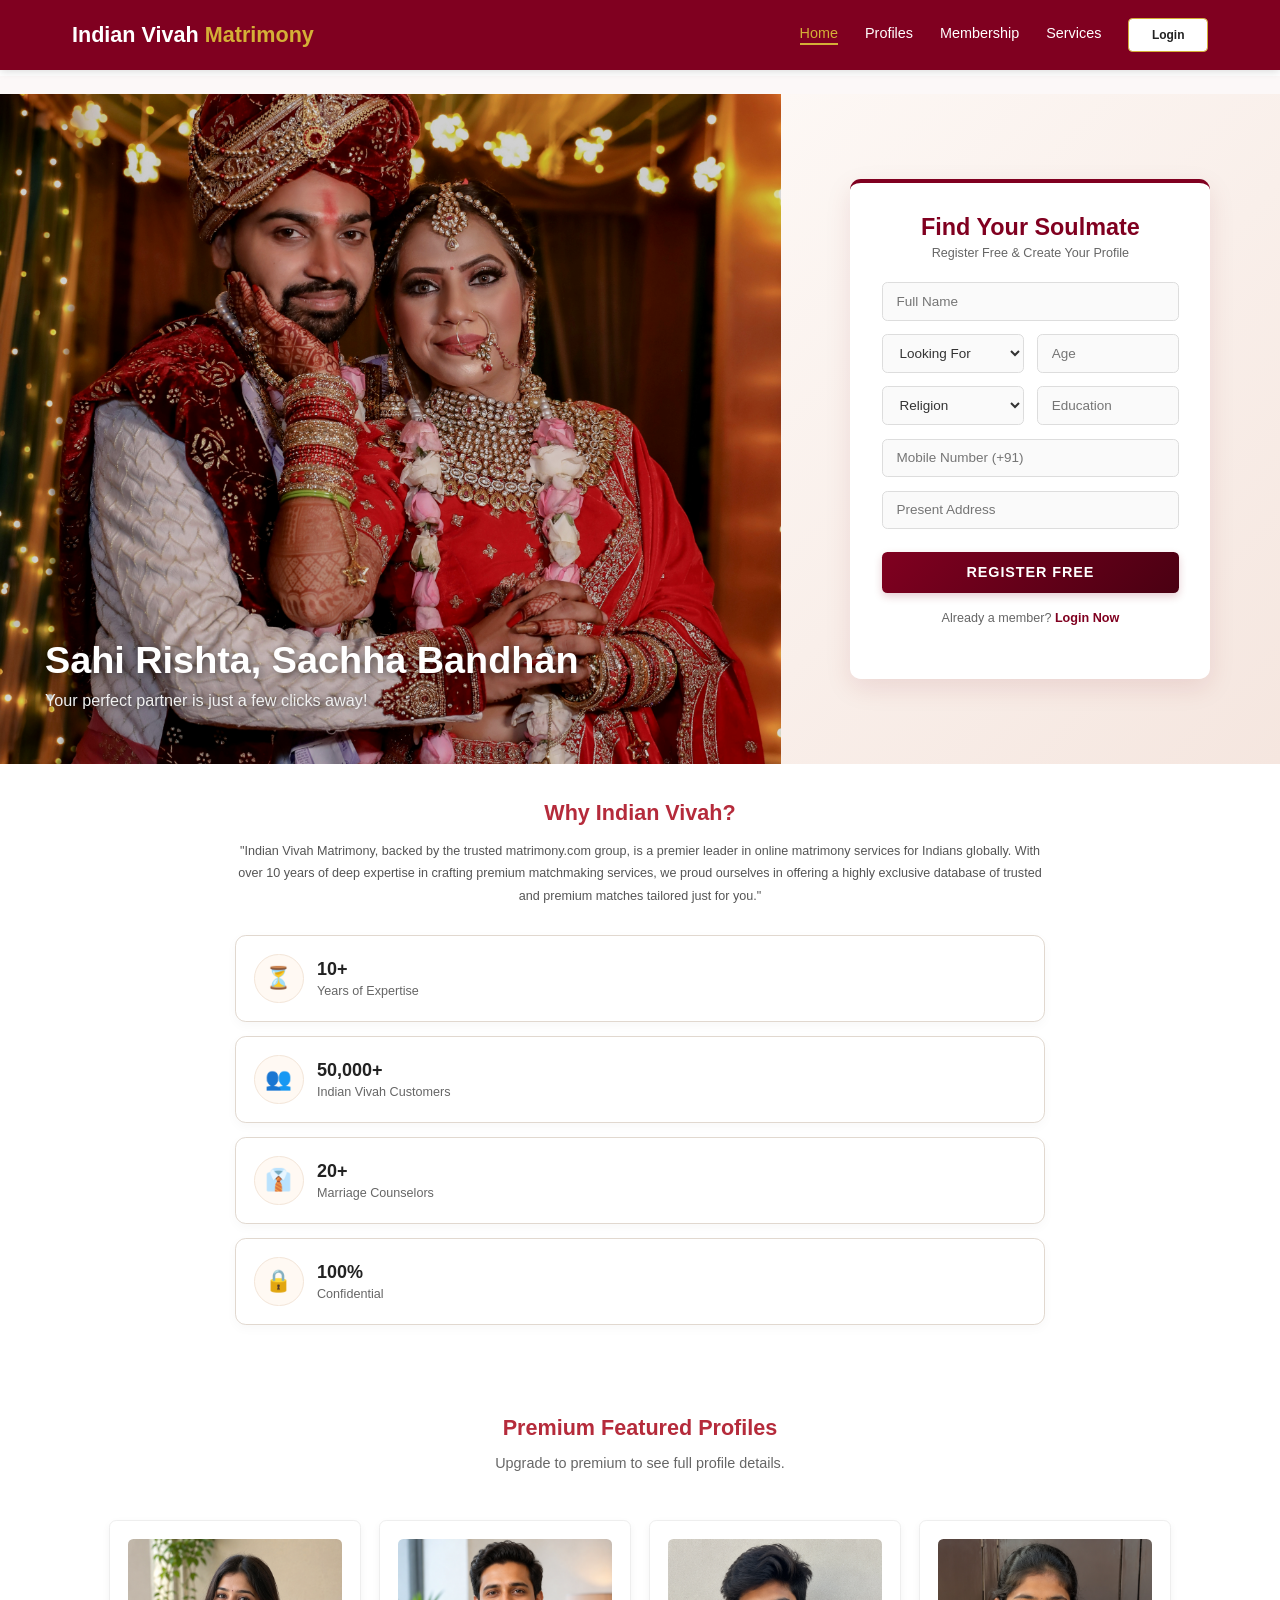
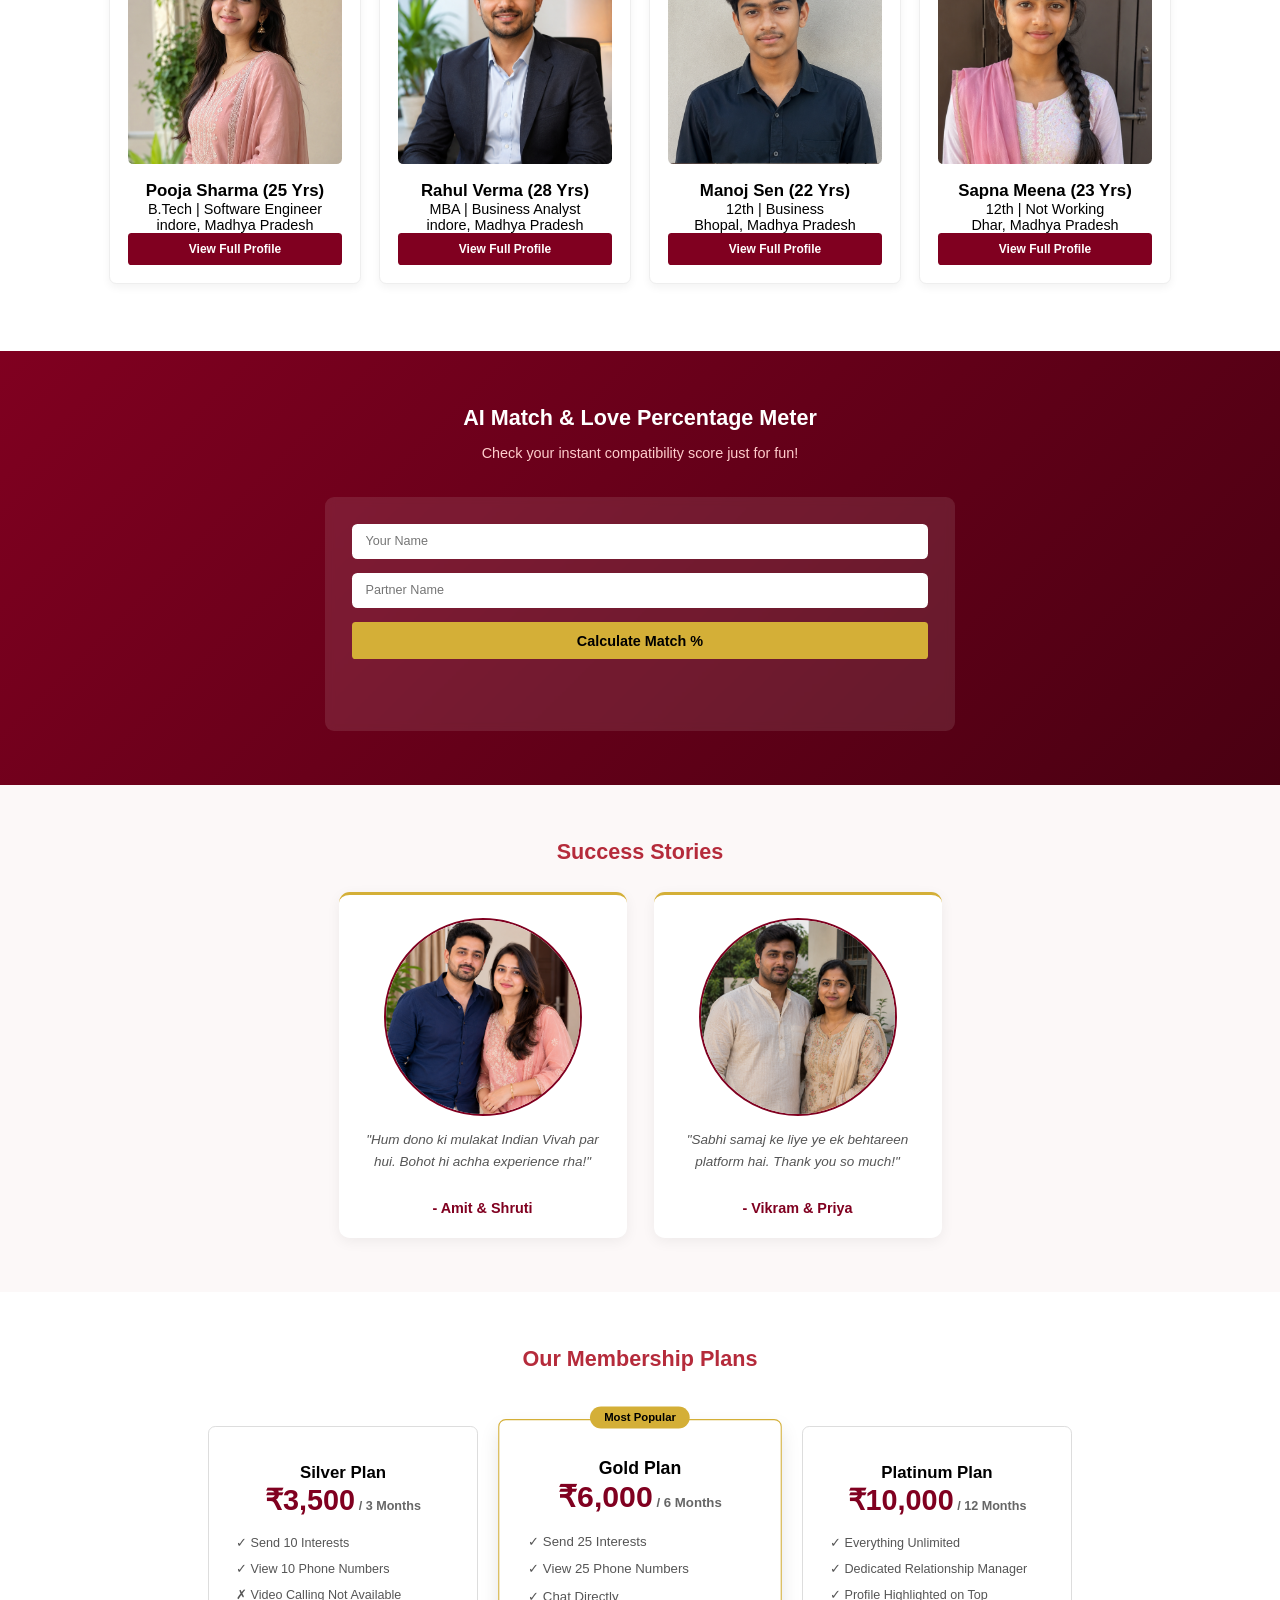
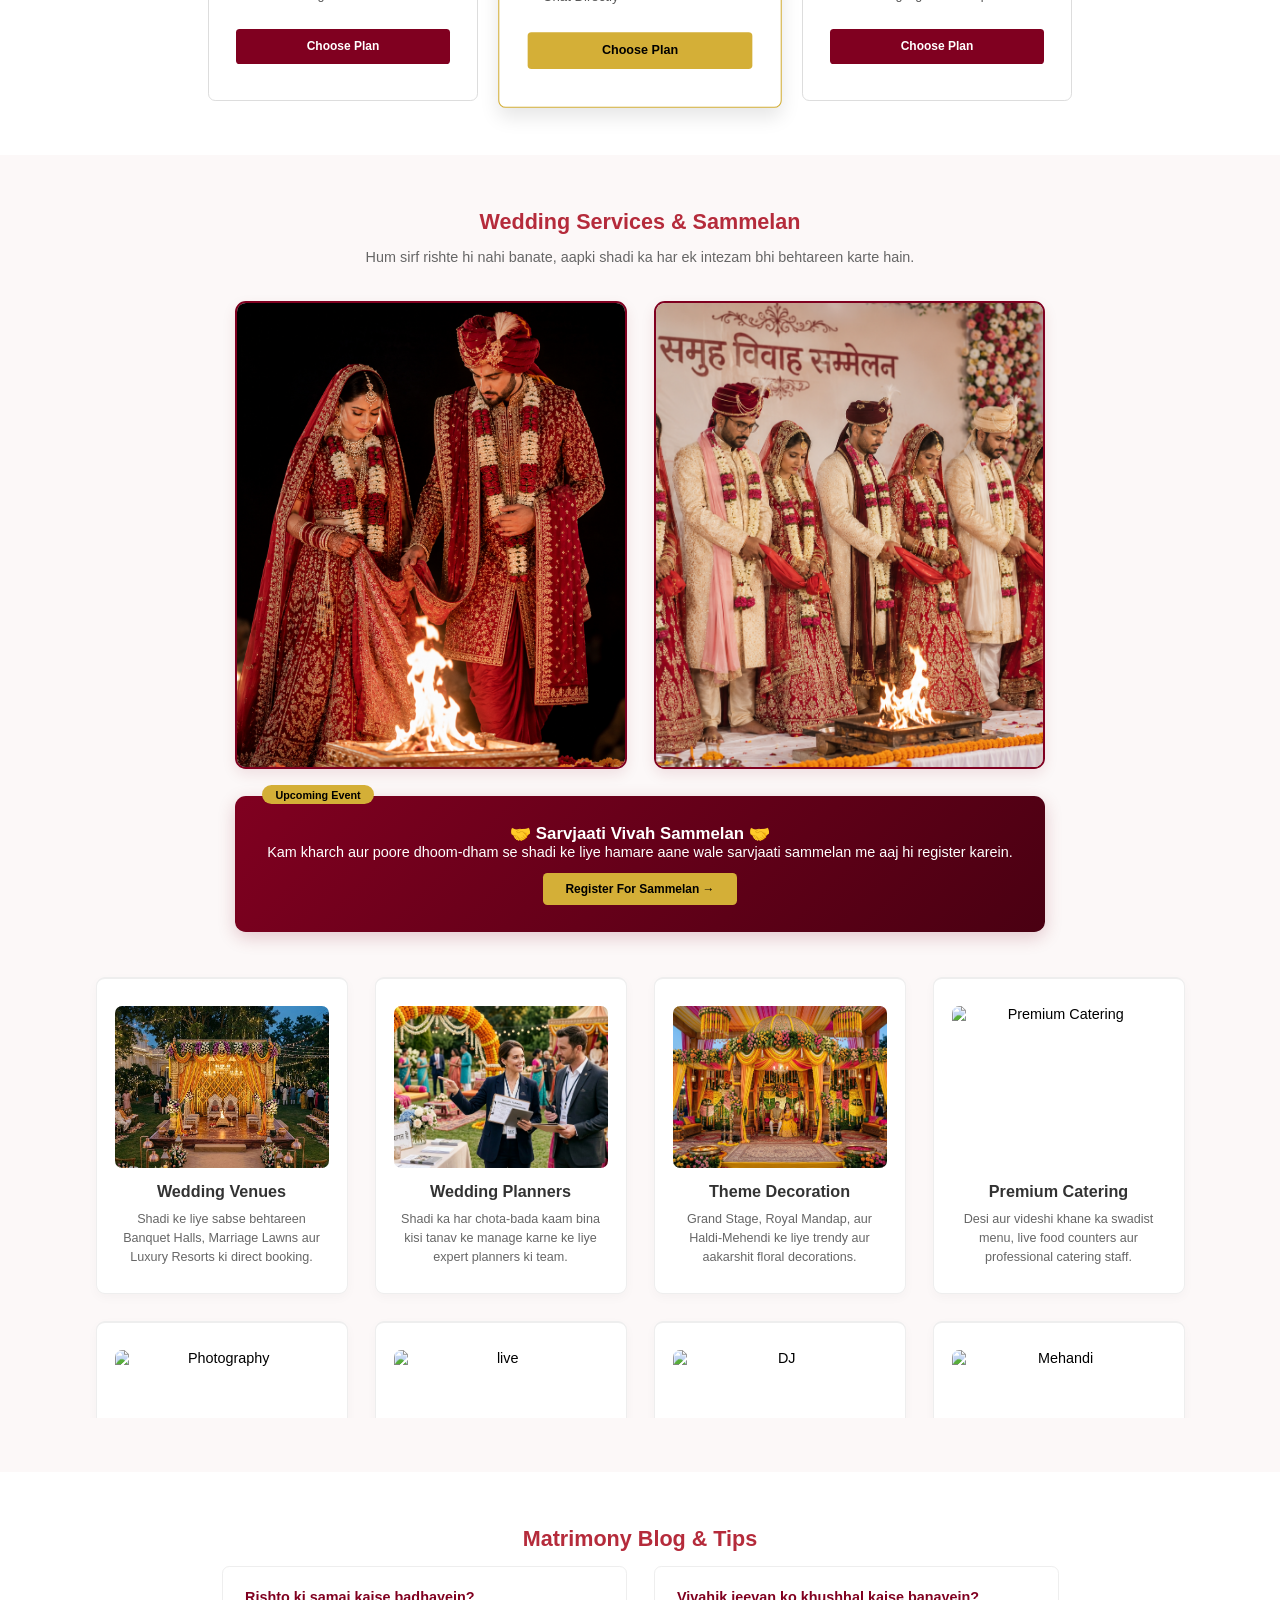
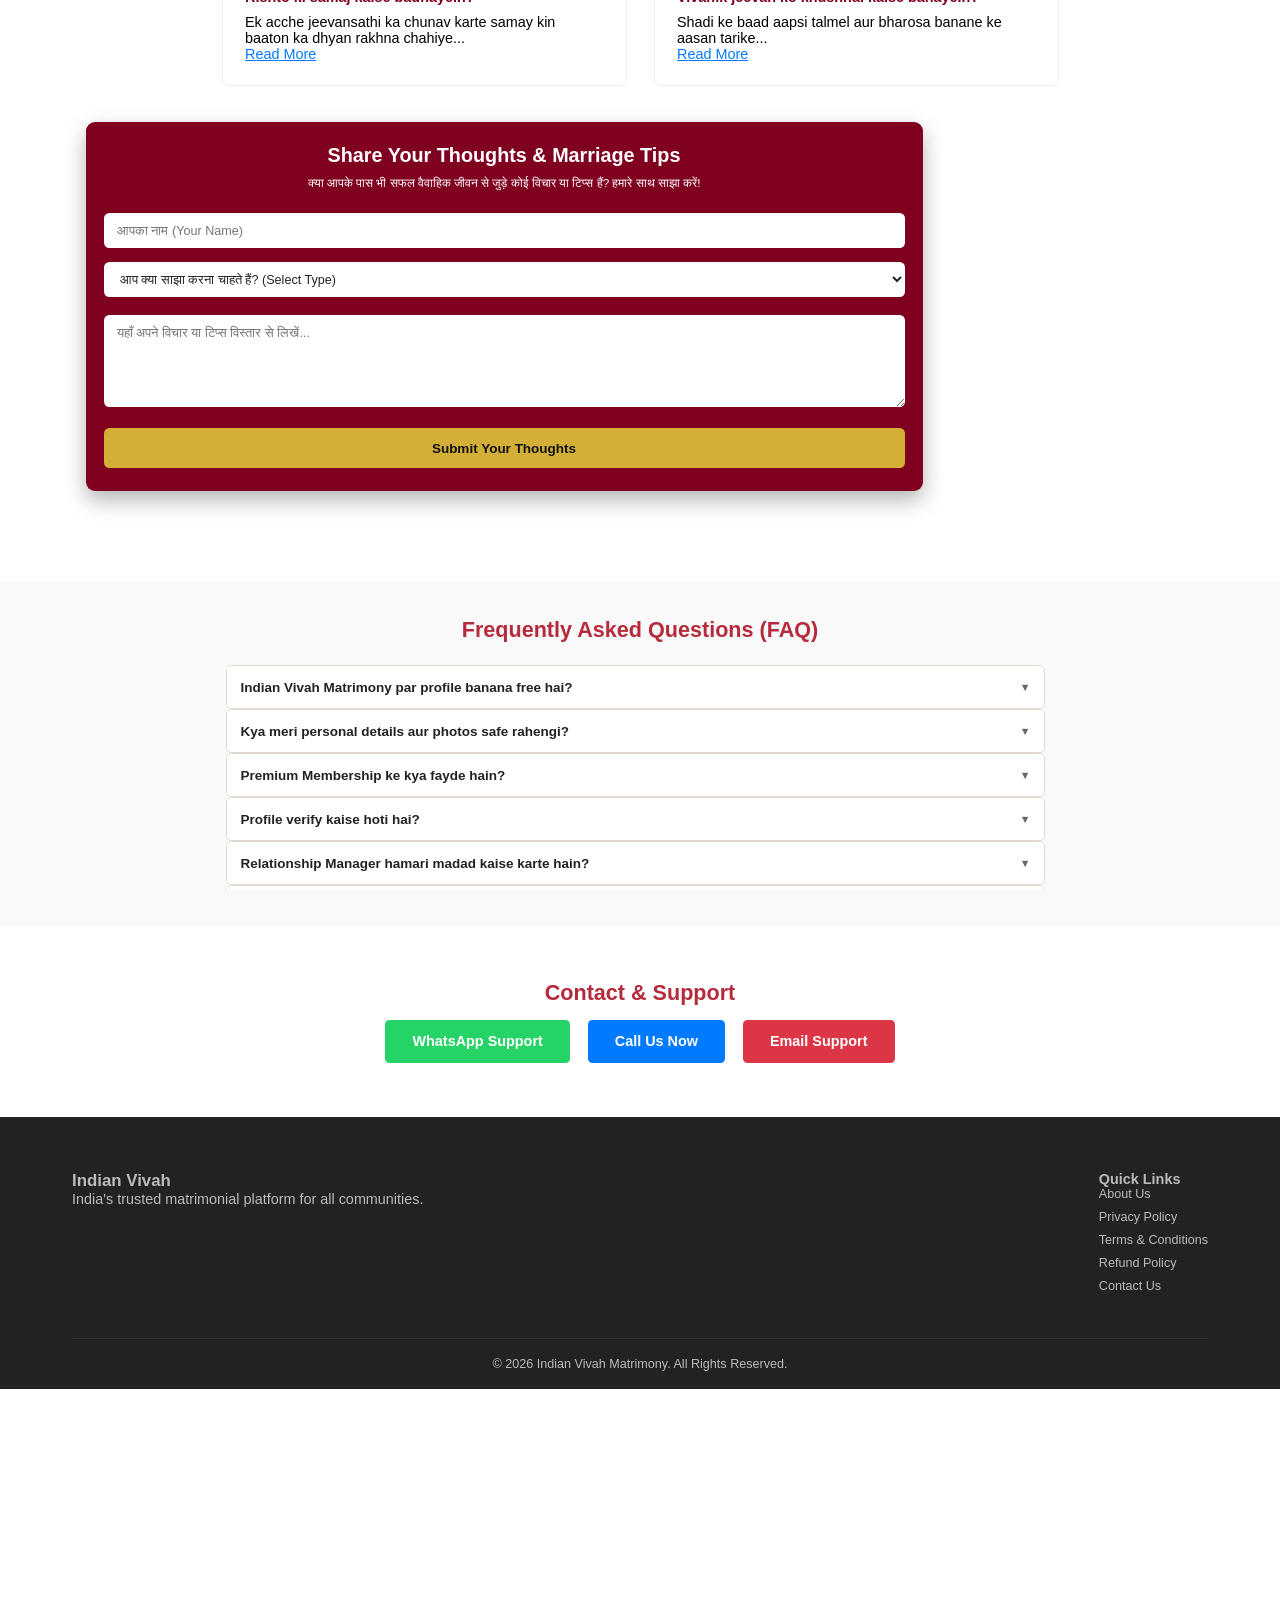
==== index.html @ 1969320d "Add files via upload" ====
<!DOCTYPE html>
<html lang="en">
<head>
    <meta charset="UTF-8">
    <meta name="viewport" content="width=device-width, initial-scale=1.0">
    
    <!-- Title: Jo Google me sabse upar dikhega -->
    <title>Indian Vivah Matrimony - Sahi Rishta, Sachha Bandhan | Free Matrimonial Site</title>
    
    <!-- Description: Google search result ke niche ka text (Hinglish aur Hindi mix) -->
    <meta name="description" content="Indian Vivah Matrimony par sabhi samaj ke liye sahi jeevansathi dhundhein. Shadi ke liye ladka ladki ke rishte, vivah sammelan aur free registration ki sabse bharosemand website.">
    
    <!-- Keywords: Jo log Google par alag-alag bhasha me search karte hain -->
    <meta name="keywords" content="Indian Vivah Matrimony, matrimony website, shadi ke liye rishte, vivah sammelan, free matrimony site, shadi ke liye ladki chahiye, dulha dulhan matching, hindi matrimony, sarvjaati vivah, perfect life partner India, shaadi ke rishte, manglik non manglik match">
    
    <!-- Author & Robots -->
    <meta name="author" content="Indian Vivah Matrimony">
    <meta name="robots" content="index, follow">

    <!-- Stylesheets Links (Aapki purani lines) -->
    <link rel="stylesheet" href="desktop.css">
    <link rel="stylesheet" href="mobile.css">
</head>

<Body>
    <!-- ==================== DESKTOP LAYOUT (SPLIT HERO BANNER) ==================== -->
    <div class="desktop-view">
        <header class="d-header">
            <div class="logo">Indian Vivah <span>Matrimony</span></div>
            <nav class="d-nav">
                <a href="#home">Home</a>
               
<a href="javascript:void(0);" onclick="checkProfileAccess()">Profiles</a>

                <a href="#plans">Membership</a>
                <a href="#services">Services</a>
            
                <button class="btn-login">Login</button>
            </nav>
        </header>

        <!-- New Professional Split Hero Section -->
        
                <!-- Split Hero Section with Local Images -->
        <section class="d-split-hero" id="home">
            
            <!-- LEFT HALF: Automatic Image Slider -->
            <div class="hero-left-slider">
                <!-- Internet links hatakar seedhe folder ki photos set kar di hain -->
                <img src="slide1.jpg" alt="Slide 1" class="slide-img active-slide">
                <img src="slide2.jpg" alt="Slide 2" class="slide-img">
                <img src="slide3.jpg" alt="Slide 3" class="slide-img">
                <img src="slide4.jpg" alt="Slide 4" class="slide-img">
                
                <div class="slider-overlay"></div>
                <div class="slider-text">
                    <h1>Sahi Rishta, Sachha Bandhan</h1>
                    <p>Your perfect partner is just a few clicks away!</p>
                </div>
            </div>

            <!-- RIGHT HALF: Premium Registration Box -->
            <div class="hero-right-reg">
                <div class="reg-card">
                    <h2>Find Your Soulmate</h2>
                    <p>Register Free & Create Your Profile</p>
                    <form class="quick-reg-form">
                        <div class="form-row">
                            <input type="text" placeholder="Full Name" required>
                        </div>
                        
                        <div class="form-row split-row">
                            <select required>
                                <option value="">Looking For</option>
                                <option>Bride (Ladki)</option>
                                <option>Groom (Ladka)</option>
                            </select>
                            <input type="text" placeholder="Age" required>
                        </div>
                        <div class="form-row split-row">
                            <select required>
                                <option value="">Religion</option>
                                <option>Hindu</option>
                                <option>Muslim</option>
                                <option>Sikh</option>
                                <option>Christian</option>
                                <option>All / Sarvjaati</option>
                            </select>
                            <input type="text" placeholder="Education">
                        </div>
                        <div class="form-row">
                            <input type="tel" placeholder="Mobile Number (+91)" required>
                        </div>

                    <div class="form-row">
                            <input type="Address" placeholder="Present Address" required>
                        </div>
                        <button type="submit" class="btn-reg-submit">REGISTER FREE</button>
                    </form>
                    <!-- Is line me a tag ke andar id="linkToLoginFromReg" jodh dijiye -->
<p class="reg-footer-text">Already a member? <a href="#" id="linkToLoginFromReg">Login Now</a></p>

                </div>
            </div>

        </section>

    </div>

           <!-- ==================== MOBILE LAYOUT (PHONE KE LIYE) ==================== -->
    <div class="mobile-view">
                <!-- Mobile Header with Active Side Menu -->
        <header class="m-header">
            <div class="logo">
    <img src="images/logo.jpg" alt="Logo"> 
    <span>Indian Vivah</span>
</div>

            <!-- Menu button par click event lagane ke liye id jodi hai -->
            <button class="m-menu-btn" id="mobile-menu-trigger">☰</button>

            <!-- Naya Mobile Slide Menu -->
            <div class="m-side-drawer" id="mobile-drawer">
                <div class="drawer-header">
                    <h3>Menu</h3>
                    <button class="close-drawer-btn" id="mobile-menu-close">✕</button>
                </div>
                <nav class="m-drawer-nav">
                    <a href="#m-home">Home</a>
                   
                    <a href="javascript:void(0);" onclick="checkProfileAccess()">Profiles</a>

                    <a href="#plans">Membership</a>
                    <a href="#services">Services</a>
                    
                    <button class="m-btn-drawer-login">Login</button>
                </nav>
            </div>
            <!-- Menu ke piche ka dhundla parda -->
            <div class="drawer-overlay" id="mobile-drawer-overlay"></div>
        </header>


        <!-- PART 1: Sirf Photo Slider (Iske andar form nahi rahega, isliye text saaf dikhega) -->
        <section class="m-split-hero" id="m-home">
            <img src="slide1.jpg" alt="Slide 1" class="m-slide-img m-active-slide">
            <img src="slide2.jpg" alt="Slide 2" class="m-slide-img">
            <img src="slide3.jpg" alt="Slide 3" class="m-slide-img">
            <img src="slide4.jpg" alt="Slide 4" class="m-slide-img">
            
            <div class="m-slider-overlay"></div>

            <!-- CSS target karne ke liye humne ise m-hero-text-only rakha h jo aapke CSS me h -->
            <div class="m-hero-text-only">
                <h1>Find Your Perfect Match</h1>
                <p>Trusted by all communities</p>
            </div>
        </section>

        <!-- PART 2: Registration Form (Slider ke thik baad niche) -->
        <section class="m-reg-section">
            <div class="m-reg-box">
                <h2>Quick Registration</h2>
                <p>Create profile in just 1 minute</p>
               <input type="text" id="mRegName" placeholder="Full Name" required>
<select id="mRegLookingFor" required>
    <option value="" disabled selected>Looking For</option>
    <option value="Bride">Bride</option>
    <option value="Groom">Groom</option>
</select>
<input type="text" id="mRegAge" placeholder="Age" required>
<input type="text" id="mRegEducation" placeholder="Education" required>
<input type="tel" id="mRegMobile" placeholder="Mobile Number" required>
<input type="text" id="mRegAddress" placeholder="Present Address" required>

<!-- 🌟 बटन में onclick जोड़ दिया है ताकि क्लिक करते ही सीधे व्हाट्सऐप पर मैसेज जाए -->
<button type="button" onclick="sendMobileRegToWhatsApp()" class="m-btn-search">REGISTER FREE</button>

            </div>
        </section>
    </div> <!-- MOBILE VIEW CLOSED -->


    <!-- ==================== COMMON SECTIONS ==================== -->
    
    <!-- Why Indian Vivah Section -->
<section class="why-choose-us">
    <h1 class="section-title">Why Indian Vivah?</h1>
    <p class="section-desc">
        "Indian Vivah Matrimony, backed by the trusted matrimony.com group, is a premier leader in online matrimony services for Indians globally. With over 10 years of deep expertise in crafting premium matchmaking services, we proud ourselves in offering a highly exclusive database of trusted and premium matches tailored just for you."
    </p>

    <!-- Stats Layout Grid -->
    <div class="stats-container">
        
        <!-- Box 1 -->
        <div class="stat-box">
            <div class="stat-icon-wrapper">
                <!-- Agar aapke paas icon ki image hai toh aise lagayein: -->
                <!-- <img src="images/expertise-icon.png" alt="Expertise"> -->
                <span>⏳</span> 
            </div>
            <div class="stat-info">
                <h3 class="stat-number">10+</h3>
                <p class="stat-text">Years of Expertise</p>
            </div>
        </div>

        <!-- Box 2 -->
        <div class="stat-box">
            <div class="stat-icon-wrapper">
                <span>👥</span>
            </div>
            <div class="stat-info">
                <h3 class="stat-number">50,000+</h3>
                <p class="stat-text">Indian Vivah Customers</p>
            </div>
        </div>

        <!-- Box 3 -->
        <div class="stat-box">
            <div class="stat-icon-wrapper">
                <span>👔</span>
            </div>
            <div class="stat-info">
                <h3 class="stat-number">20+</h3>
                <p class="stat-text">Marriage Counselors</p>
            </div>
        </div>

        <!-- Box 4 -->
        <div class="stat-box">
            <div class="stat-icon-wrapper">
                <span>🔒</span>
            </div>
            <div class="stat-info">
                <h3 class="stat-number">100%</h3>
                <p class="stat-text">Confidential</p>
            </div>
        </div>

    </div>
</section>

    
    <section class="section-container" id="profiles">
        <h2 class="section-title">Premium Featured Profiles</h2>
        <p class="section-subtitle">Upgrade to premium to see full profile details.</p>
        <!-- 🌟 सिर्फ इस एक लाइन को बदलें, इससे डेस्कटॉप बिल्कुल सुरक्षित रहेगा 🌟 -->
<!-- 🌟 मुख्य लाइन को हटाकर इस फाइनल कोड से बदलें, इससे कार्ड्स का लंबा होना तुरंत रुक जाएगा 🌟 -->
<div class="profile-grid" style="display: flex !important; flex-direction: row !important; overflow-x: auto !important; overflow-y: hidden !important; gap: 20px !important; padding: 15px !important; scroll-snap-type: x mandatory !important; width: 100% !important; box-sizing: border-box !important; flex-wrap: nowrap !important; align-items: flex-start !important; -webkit-overflow-scrolling: touch;">



            <div class="profile-card">
                <img src="image1.jpg" alt="Profile">
                <h3>Pooja Sharma (25 Yrs)</h3>
                <p>B.Tech | Software Engineer</p>
                <p>indore, Madhya Pradesh</p>
                <button class="btn-view-profile">View Full Profile</button>
            </div>
            <div class="profile-card">
                <img src="image2.jpg" alt="Profile">
                <h3>Rahul Verma (28 Yrs)</h3>
                <p>MBA | Business Analyst</p>
                <p>indore, Madhya Pradesh</p>
                <button class="btn-view-profile">View Full Profile</button>
            </div>

            <div class="profile-card">
                <img src="image3.jpg" alt="Profile">
                <h3>Manoj Sen (22 Yrs)</h3>
                <p>12th | Business </p>
                <p>Bhopal, Madhya Pradesh</p>
                <button class="btn-view-profile">View Full Profile</button>
            </div>

            <div class="profile-card">
                <img src="image4.jpg" alt="Profile">
                <h3>Sapna Meena (23 Yrs)</h3>
                <p>12th | Not Working</p>
                <p>Dhar, Madhya Pradesh</p>
                <button class="btn-view-profile">View Full Profile</button>
            </div>

        </div>
    </section>

    <!-- SECTION 3: AI LOVE METER (Dono layout ke liye fix) -->
    <section class="section-container ai-section" id="ai-meter">
        <h2 class="section-title">AI Match & Love Percentage Meter</h2>
        <p class="section-subtitle">Check your instant compatibility score just for fun!</p>
        <div class="love-meter-box">
            <div class="input-group">
                <input type="text" id="yourName" placeholder="Your Name">
                <input type="text" id="partnerName" placeholder="Partner Name">
            </div>
            <button type="button" id="btn-calculate">Calculate Match %</button>
            <div id="love-result" class="love-result"></div>
        </div>
    </section>
        <!-- ==================== SECTION 4 SE FOOTER TAK KA CODE ==================== -->

    <!-- Section 4: Success Stories -->
    <section class="section-container bg-light">
        <h2 class="section-title">Success Stories</h2>
        <div class="story-grid">
            <div class="story-card">
                 <img src="couple1.jpg" alt="Amit and Shruti" class="story-img">
                <p>"Hum dono ki mulakat Indian Vivah par hui. Bohot hi achha experience rha!"</p>
                <h4>- Amit & Shruti</h4>
            </div>
            <div class="story-card">
                 <img src="couple2.jpg" alt="Vikram & Priya" class="story-img">
                <p>"Sabhi samaj ke liye ye ek behtareen platform hai. Thank you so much!"</p>
                <h4>- Vikram & Priya</h4>
            </div>
        </div>
    </section>

    <!-- Section 5: Membership Plans -->
    <section class="section-container" id="plans">
        <div class="section-title" style="margin-bottom: 60px;">Our Membership Plans </div>
        <div class="plans-grid">
            <!-- Silver -->
            <div class="plan-card">
                <h3>Silver Plan</h3>
                <div class="price">₹3,500<span> / 3 Months</span></div>
                <ul>
                    <li>✓ Send 10 Interests</li>
                    <li>✓ View 10 Phone Numbers</li>
                    <li>✗ Video Calling Not Available</li>
                </ul>
                <button class="btn-plan">Choose Plan</button>
            </div>
            <!-- Gold -->
            <div class="plan-card premium-plan">
                <div class="badge">Most Popular</div>
                <h3>Gold Plan</h3>
                <div class="price">₹6,000<span> / 6 Months</span></div>
                <ul>
                    <li>✓ Send 25 Interests</li>
                    <li>✓ View 25 Phone Numbers</li>
                    <li>✓ Chat Directly</li>
                </ul>
                <button class="btn-plan">Choose Plan</button>
            </div>
            <!-- Platinum -->
            <div class="plan-card">
                <h3>Platinum Plan</h3>
                <div class="price">₹10,000<span> / 12 Months</span></div>
                <ul>
                    <li>✓ Everything Unlimited</li>
                    <li>✓ Dedicated Relationship Manager</li>
                    <li>✓ Profile Highlighted on Top</li>
                </ul>
                <button class="btn-plan">Choose Plan</button>
            </div>
        </div>
    </section>

    <!-- Section 6: Wedding Services Marketplace -->
    
        <!-- Section 6: Wedding Services Marketplace (10 Premium Services) -->
    <section class="section-container bg-light" id="services">
        <h2 class="section-title">Wedding Services & Sammelan</h2>
        <p class="section-subtitle">Hum sirf rishte hi nahi banate, aapki shadi ka har ek intezam bhi behtareen karte hain.</p>
        
         <div class="sammelan-top-photos-row">
            <img src="wedding.jpg" alt="Wedding Showcase" class="sammelan-top-img" >
            <img src="sammelan.jpg" alt="Sammelan Showcase" class="sammelan-top-img">
        </div>
        <!-- Sarvjaati Sammelan Banner Card -->
        <div class="sammelan-banner-box">
            <div class="sammelan-badge">Upcoming Event</div>
            <h3>🤝 Sarvjaati Vivah Sammelan 🤝</h3>
            <p>Kam kharch aur poore dhoom-dham se shadi ke liye hamare aane wale sarvjaati sammelan me aaj hi register karein.</p>
            <button class="btn-sammelan-reg">Register For Sammelan →</button>
        </div>

        <!-- 10 Premium Wedding Services Grid -->
        <!-- 🌟 सर्विसेज ग्रिड की मुख्य लाइन को हटाकर इसे पेस्ट करें 🌟 -->
<!-- 🌟 इनलाइन कोड को बदलकर अब सिर्फ इतना रखें 🌟 -->
<div class="services-grid" style="max-height: 500px !important; overflow-y: auto !important; flex-wrap: wrap !important; padding: 10px !important;">


            
            <!-- Service 1 -->
            <div class="service-premium-box">
                <div class="service-icon-logo">
                    <img src="wedding venue.jpg" alt="Wedding Venues" >
                </div>
                <h3>Wedding Venues</h3>
                <p>Shadi ke liye sabse behtareen Banquet Halls, Marriage Lawns aur Luxury Resorts ki direct booking.</p>
            </div>

            <!-- Service 2 -->
            <div class="service-premium-box">
                <div class="service-icon-logo">
 <img src="wedding planners.jpg" alt="Wedding planners" >
                </div>
                <h3>Wedding Planners</h3>
                <p>Shadi ka har chota-bada kaam bina kisi tanav ke manage karne ke liye expert planners ki team.</p>
            </div>

            <!-- Service 3 -->
            <div class="service-premium-box">
                <div class="service-icon-logo">
                    <img src="Theme Decoration.jpg" alt="Theme Decoration" >
                </div>
                <h3>Theme Decoration</h3>
                <p>Grand Stage, Royal Mandap, aur Haldi-Mehendi ke liye trendy aur aakarshit floral decorations.</p>
            </div>

            <!-- Service 4 -->
            <div class="service-premium-box">
                <div class="service-icon-logo">
                <img src="images/catering.jpg" alt="Premium Catering" >
                </div>
                <h3>Premium Catering</h3>
                <p>Desi aur videshi khane ka swadist menu, live food counters aur professional catering staff.</p>
            </div>

            <!-- Service 5 -->
            <div class="service-premium-box">
                <div class="service-icon-logo">
                    <img src="images/photography.jpg" alt="Photography" >
                </div>
                <h3>Cinematic Photography</h3>
                <p>Pre-wedding shoots, candid photography aur shadi ki high-definition cinematic videos aur reels.</p>
            </div>

            <!-- Service 6 -->
            <div class="service-premium-box">
                <div class="service-icon-logo">
                    <img src="images/livestream.jpg" alt="live" >
                </div>
                <h3>Live Streaming</h3>
                <p>Aapki shadi ka online seedha prasharan (Live Broadcast) door baithe rishtedaron ke liye.</p>
            </div>

            <!-- Service 7 -->
            <div class="service-premium-box">
                <div class="service-icon-logo">
                     <img src="images/dj.jpg" alt="DJ" >
                </div>
                <h3>Entertainment & DJ</h3>
                <p>Sangeet night ke liye top-class Sound System, DJ, Dance Choreographers aur Live Singers.</p>
            </div>

            <!-- Service 8 -->
            <div class="service-premium-box">
                <div class="service-icon-logo">
                    <img src="images/mehandi Artist.jpg" alt="Mehandi" >
                </div>
                <h3>Makeup & Mehendi</h3>
                <p>Dulhan aur parivar ke liye certified Bridal Makeup Artists aur expert Mehendi designers.</p>
            </div>

            

            <!-- Service 10 -->
            <div class="service-premium-box">
                <div class="service-icon-logo">
                     <img src="images/logistic.jpg" alt="Logistics" >
                </div>
                <h3>Guest Logistics</h3>
                <p>Mehmaanon ke aane-jaane ke liye AC Buses, Luxury Cars aur Baarat ke liye vintage gaadiyan.</p>
            </div>

        </div>
    </section>


    <!-- Section 7: Matrimony Blog -->
    <section class="section-container" id="blog">
        <h2 class="section-title">Matrimony Blog & Tips</h2>
        <div class="blog-grid">
                 
    <div class="blog-card">
    <h4>Rishto ki samaj kaise badhayein?</h4>
    <p>
        Ek acche jeevansathi ka chunav karte samay kin baaton ka dhyan rakhna chahiye...
        <!-- छुपा हुआ कंटेंट -->
        <span id="more-text" style="display: none;">
            <br><br>
            1. <strong>Aapsi Samaj:</strong> Dono ke vichar aur jeevan ke lakshya milne chahiye.<br>
            2. <strong>Aadar aur Samman:</strong> Ek dusre ki bhavnaon aur pariwar ka samman jaroori hai.<br>
            3. <strong>Achhi Baatchit:</strong> Apni baat khulkar kehne aur dusre ki baat sunne ki aadat.<br>
            4. <strong>Bharosa:</strong> Kisi bhi majboot rishte ki neev bharosa hi hoti hai.<br>
            5. <strong>Aarthik Soch:</strong> Paise ke kharch aur bachat ko lekar dono ke vichar milne chahiye.<br>
            6. <strong>Pariwar ka Swabhav:</strong> Ek dusre ke parivar ke rehan-sehan aur sanskaron ko samjhein.<br>
            7. <strong>Gusse par Kabu:</strong> Gusse mein galat shabd na bolne wale sathi ka chunav karein.<br>
            8. <strong>Aatmanirbharta:</strong> Sathi ka dimagi aur aarthik roop se majboot hona jaroori hai.<br>
            9. <strong>Badlav ki Taiyari:</strong> Shadi ke baad aane wale badlavon ko apnane ki samajh honi chahiye.<br>
            10. <strong>Pasand-Napasand:</strong> Ek dusre ki khushi aur pasand ka dhyan rakhna jaroori hai.

        </span>
    </p>
    
    <!-- <a> की जगह अब हम <button> इस्तेमाल कर रहे हैं ताकि पेज ऊपर न भागे -->
    <button id="read-more-btn" onclick="toggleText()" style="background: none; border: none; color: #007bff; cursor: pointer; font-size: 16px; padding: 0; text-decoration: underline;">Read More</button>
</div>

<div class="blog-card">
    <h4>Vivahik jeevan ko khushhal kaise banayein?</h4>
    <p>
        Shadi ke baad aapsi talmel aur bharosa banane ke aasan tarike...
        <!-- दूसरा छुपा हुआ कंटेंट -->
        <span id="more-text-2" style="display: none;">
            <br><br>
            1. <strong>Waqt bitayein:</strong> Rozana ek dusre ke liye thoda samay jaroor nikalein.<br>
            2. <strong>Galtiyan maaf karein:</strong> Purani baaton ko pakad kar na baithein, maaf karna seekhein.<br>
            3. <strong>Ek dusre ki madad:</strong> Ghar ke kaamon aur zimmedariyon mein ek dusre ka haath batayein.<br>
            4. <strong>Chhoti khushiyan:</strong> Ek dusre ko bina kisi moke ke chhote surprises ya tohfe dein.
       <br>
                   5. <strong>Pariwar ko Samman:</strong> Ek dusre ke mata-pita aur parivar ko pura aadar dein.<br>
            6. <strong>Milkar Faisle:</strong> Ghar ka koi bhi bada faisla dono milkar aapsi salah se karein.<br>
            7. <strong>Purani Baatein Bhulein:</strong> Beete hue kal ki jhagdo wali baaton ko baar-baar beech mein na layein.<br>
            8. <strong>Prashansa Karein:</strong> Ek dusre ke achhe kaamon ki taarif karna kabhi na bhoolein.<br>
            9. <strong>Space Dein:</strong> Rishte mein thodi niji aazadi (personal space) dena bhi jaroori hai.<br>
            10. <strong>Sehat ka Dhyan:</strong> Ek dusre ki mansik aur sharirik sehat ka poora khyal rakhein.

        </span>
    </p>
    
    <!-- Dusra Button -->
    <button id="read-more-btn-2" onclick="toggleText2()" style="background: none; border: none; color: #007bff; cursor: pointer; font-size: 16px; padding: 0; text-decoration: underline;">Read More</button>
</div>
  
        </div> 
        <!-- /yha blog grid close ho rha hai / -->
<!-- Community Suggestion Form Section -->
<div class="suggestion-section">
    <h3 class="suggestion-title">Share Your Thoughts & Marriage Tips</h3>
    <p class="suggestion-subtitle">क्या आपके पास भी सफल वैवाहिक जीवन से जुड़े कोई विचार या टिप्स हैं? हमारे साथ साझा करें!</p>
    
    <form id="communityForm" onsubmit="handleFormSubmit(event)">
        <div class="input-group">
            <input type="text" id="userName" placeholder="आपका नाम (Your Name)" required>
            <!-- <input type="email" id="userEmail" placeholder="आपकी ईमेल (Email - सुरक्षित रहेगी)" required> -->
        </div>
        
        <div class="form-group">
            <select id="shareType" required>
                <option value="" disabled selected>आप क्या साझा करना चाहते हैं? (Select Type)</option>
                <option value="Tip">शादी के लिए महत्वपूर्ण टिप्स (Marriage Tip)</option>
                <option value="Anubhav">अपना व्यक्तिगत अनुभव (Personal Experience)</option>
                <option value="Vichar">रिश्तों पर अपने विचार (General Thoughts)</option>
            </select>
        </div>
        
        <div class="form-group">
            <textarea id="userMessage" rows="5" placeholder="यहाँ अपने विचार या टिप्स विस्तार से लिखें..." required></textarea>
        </div>
        
        <div class="form-submit">
            <button type="submit" class="submit-btn">Submit Your Thoughts</button>
        </div>
    </form>
</div>

    </section>


<!-- Indian Vivah FAQ Section -->
<section class="faq-section">
    <h2 class="faq-title">Frequently Asked Questions (FAQ)</h2>
    
   <div class="faq-container" style="max-height: 250px !important; overflow-y: scroll !important; padding-right: 10px !important; display: block !important;">
        <!-- Question 1 -->
        <div class="faq-item">
            <button class="faq-question">Indian Vivah Matrimony par profile banana free hai? <span class="arrow">▼</span></button>
            <div class="faq-answer">
                <p>Haan, Indian Vivah par register karna aur apni profile banana bilkul free hai. Aap basic details daal kar turant apni profile live kar sakte hain.</p>
            </div>
        </div>

        <!-- Question 2 -->
        <div class="faq-item">
            <button class="faq-question">Kya meri personal details aur photos safe rahengi? <span class="arrow">▼</span></button>
            <div class="faq-answer">
                <p>Ji haan, aapki privacy hamari sabse badi priority hai. Hum 100% confidential service dete hain. Aap setting me jaakar control kar sakte hain ki aapki photo kaun dekh sakta hai aur kaun nahi.</p>
            </div>
        </div>

        <!-- Question 3 -->
        <div class="faq-item">
            <button class="faq-question">Premium Membership ke kya fayde hain? <span class="arrow">▼</span></button>
            <div class="faq-answer">
                <p>Premium member banne par aap sahi matches se direct call ya chat par baat kar sakte hain. Saath hi aapko Relationship Manager ki madad milti hai jo aapke liye perfect rishte dhoodhne me help karte hain.</p>
            </div>
        </div>

        <!-- Question 4 -->
        <div class="faq-item">
            <button class="faq-question">Profile verify kaise hoti hai? <span class="arrow">▼</span></button>
            <div class="faq-answer">
                <p>Fake profiles ko rokne ke liye hum government ID proof aur phone number verification karte hain. Verified profiles par ek green tick dikhta hai, jispar aap bina kisi chinta ke bharosa kar sakte hain.</p>
            </div>
        </div>

        <!-- Question 5 -->
        <div class="faq-item">
            <button class="faq-question">Relationship Manager hamari madad kaise karte hain? <span class="arrow">▼</span></button>
            <div class="faq-answer">
                <p>Hamare experienced Relationship Managers aapke background aur pasand ko samajhte hain. Wo khud premium database se badiya matches select karte hain aur dono parivar ke beech baat-cheet aage badhate hain.</p>
            </div>
        </div>

        <!-- Question 6 -->
        <div class="faq-item">
            <button class="faq-question">Kya hum India ke bahar rehne wale NRI matches bhi dhoodh sakte hain? <span class="arrow">▼</span></button>
            <div class="faq-answer">
                <p>Haan bilkul! Indian Vivah par worldwide (USA, UK, Canada, UAE, etc.) rehne wale Indian aur NRI profiles ka ek bada aur exclusive database maujood hai.</p>
            </div>
        </div>

        <!-- Question 7 -->
        <div class="faq-item">
            <button class="faq-question">Main apne hisab se sahi jeevansathi kaise dhoodhu? <span class="arrow">▼</span></button>
            <div class="faq-answer">
                <p>Aap hamare advanced search filters ka use kar sakte hain. Isme aap umar (age), padhai (education), naukri (profession), shehar (city), aur caste/religion ke hisab se perfect match filter kar sakte hain.</p>
            </div>
        </div>

        <!-- Question 8 -->
        <div class="faq-item">
            <button class="faq-question">Kya Indian Vivah par koi hidden charges bhi hain? <span class="arrow">▼</span></button>
            <div class="faq-answer">
                <p>Nahi, hum bilkul transparent hain. Jo bhi plans website par dikhte hain sirf wahi fees hoti hai. Kisi bhi tarah ka koi extra ya hidden charge nahi liya jata.</p>
            </div>
        </div>

        <!-- Question 9 -->
        <div class="faq-item">
            <button class="faq-question">Kya main kisi boring ya pareshan karne wali profile ko block kar sakta hu? <span class="arrow">▼</span></button>
            <div class="faq-answer">
                <p>Ji haan, agar koi aapko pareshan karta hai toh aap use turant block ya report kar sakte hain. Block karne ke baad wo profile aapki koi bhi detail nahi dekh payegi.</p>
            </div>
        </div>

        <!-- Question 10 -->
        <div class="faq-item">
            <button class="faq-question">Shaadi pakki hone ke baad kya main apni profile delete kar sakta hu? <span class="arrow">▼</span></button>
            <div class="faq-answer">
                <p>Haan, jab aapko aapka sathi mil jaye, toh aap settings me jaakar apni profile ko jab chahein tab temporarily hide (chupa) sakte hain ya permanently delete kar sakte hain.</p>
            </div>
        </div>
    </div>
</section>
 
    <!-- Section 8: Contact & Support -->
    <section class="section-container contact-section">
        <h2 class="section-title">Contact & Support</h2>
        <div class="contact-buttons">
            
        
<!-- 🌟 यह लिंक बिना वेबसाइट खोले सीधे मोबाइल का व्हाट्सएप ऐप ही खोलेगा 🌟 -->
<a href="whatsapp://send?phone=918982523577" class="c-btn whatsapp">WhatsApp Support</a>



            <a href="tel:+918982523577" class="c-btn call">Call Us Now</a>
            <a href="mailto:support@indianvivah.com" class="c-btn email">Email Support</a>
        </div>
    </section>

    <!-- FOOTER -->
    <footer class="main-footer">
        <div class="footer-grid">
            <div class="footer-about">
                <h3>Indian Vivah</h3>
                <p>India's trusted matrimonial platform for all communities.</p>
            </div>
            <div class="footer-links">
                <h4>Quick Links</h4>
                <a href="#">About Us</a>
                <a href="#">Privacy Policy</a>
                <a href="#">Terms & Conditions</a>
                <a href="#">Refund Policy</a>
                <a href="#">Contact Us</a>
            </div>
            
        </div>
        <div class="footer-bottom">
            <p>&copy; 2026 Indian Vivah Matrimony. All Rights Reserved.</p>
        </div>
    </footer>


         <!-- 1. Pehle aapka purana footer band hoga -->

    <!-- ==================== REAL PAYMENT METHODS POPUP BOX ==================== -->
    <div class="plan-popup-overlay" id="planPopupOverlay">
        <div class="plan-popup-card">
            <button class="plan-popup-close" id="closePlanPopup">✕</button>
            <h2 id="popupPlanName">Make Payment</h2>
            <p>Apna manpasand plan active karne ke liye niche diye gaye kisi bhi option se payment karein.</p>
            
            <div class="payment-options-container" style="text-align: left; background: #fff8f8; padding: 15px; border-radius: 8px; border: 1px dashed #800020; margin-bottom: 20px;">
                <div style="margin-bottom: 12px; border-bottom: 1px solid #eee; padding-bottom: 8px;">
                    <strong style="color: #800020;">📱 Option 1: UPI Transfer</strong>
                    <p style="margin: 3px 0 0 0; font-size: 14px; color: #333;">UPI ID: <span style="font-weight: bold; color: black;">indianvivah@upi</span></p>
                </div>
                <div style="margin-bottom: 12px; border-bottom: 1px solid #eee; padding-bottom: 8px; display: flex; align-items: center; gap: 15px;">
                    <div>
                        <strong style="color: #800020;">📸 Option 2: Scan QR Code</strong>
                        <p style="margin: 3px 0 0 0; font-size: 13px; color: #666;">PhonePe, GPay, Paytm se scan karein.</p>
                    </div>
                    <div style="width: 70px; height: 70px; background: #ddd; display: flex; align-items: center; justify-content: center; font-size: 11px; border: 1px solid #ccc; text-align: center;">[ QR Code ]</div>
                </div>
                
            </div>

            <!-- Dynamic Pay Now Button (Direct Page Redirect) -->
            <div style="margin-top: 15px; margin-bottom: 15px;">
                <a href="payment.html" style="text-decoration: none; width: 100%;">
                    <button type="button" class="btn-popup-reg" style="width: 100%; background: linear-gradient(135deg, #11998e, #38ef7d) !important; color: white !important; border: none !important; padding: 12px !important; font-size: 16px !important; font-weight: bold !important; border-radius: 6px !important; cursor: pointer !important; box-shadow: 0 4px 12px rgba(56,239,125,0.2) !important;">
                        💳 PAY NOW 
                    </button>
                </a>
            </div>

            
             <div class="plan-popup-buttons">
                <!-- 🛠️ SABSE JAROORI BADLAV: Yahan 91 ke baad apna asli 10-digit number bina kisi space ke likh dijiye -->
                <!-- Jaise agar aapka number 9876543210 hai, toh aap link mein likhenge: phone=919876543210 -->
                <a href="whatsapp://send?phone=918982523577" target="_blank" style="text-decoration: none; width: 100%;">
                    <button type="button" class="btn-popup-reg" style="width: 100%; display: flex; align-items: center; justify-content: center; gap: 8px;">
                        <span>💬 Send Payment Screenshot on WhatsApp</span>
                    </button>
                </a>
            </div>
           
        </div>
    </div>
    <!-- ========================================================================= -->


        <!-- ==================== SAMMELAN REGISTRATION POPUP FORM ==================== -->
    <div class="sammelan-popup-overlay" id="sammelanFormOverlay">
        <div class="sammelan-form-card">
            <!-- Close Button -->
            <button class="sammelan-popup-close" id="closeSammelanForm">✕</button>
            
            <div class="sammelan-form-header">
                <h2>INDIAN VIVAH MATRIMONY</h2>
                <h3>सामूहिक विवाह सम्मेलन 2026</h3>
                <p>वर-वधू पंजीयन, सहमति एवं सत्यापन प्रपत्र</p>
            </div>

            <form class="sammelan-real-form">
                <!-- Section 1: Basic Type -->
                <div class="sammelan-form-group radio-group">
                    <label>प्रत्याशी का प्रकार (Type):</label>
                    <label><input type="radio" name="candidate_type" required> वर (लड़का)</label>
                    <label><input type="radio" name="candidate_type" required> वधू (लड़की)</label>
                </div>

                <!-- Section 2: Name & DOB -->
                <div class="sammelan-form-row">
                    <div class="sammelan-form-group">
                        <label>प्रत्याशी का नाम (Name):</label>
                        <input type="text" required placeholder="पूरा नाम लिखें">
                    </div>
                    <div class="sammelan-form-group">
                        <label>जन्म तिथि (D.O.B):</label>
                        <input type="date" required>
                    </div>
                </div>

                <!-- Section 3: Birth Place & Time -->
                <div class="sammelan-form-row">
                    <div class="sammelan-form-group">
                        <label>जन्म स्थान (Birth Place):</label>
                        <input type="text" placeholder="शहर/गांव का नाम">
                    </div>
                    <div class="sammelan-form-group">
                        <label>जन्म समय (Birth Time):</label>
                        <input type="time">
                    </div>
                </div>

                <!-- Section 4: Height, Complexion & Manglik -->
                <div class="sammelan-form-row triple-row">
                    <div class="sammelan-form-group">
                        <label>ऊंचाई (Height):</label>
                        <input type="text" placeholder="जैसे: 5'5 Inch">
                    </div>
                    <div class="sammelan-form-group">
                        <label>रंग (Complexion):</label>
                        <input type="text" placeholder="गोरा / गेहूंआ">
                    </div>
                    <div class="sammelan-form-group options-group">
                        <label>मांगलिक है?:</label>
                        <select>
                            <option>हाँ</option>
                            <option>आंशिक</option>
                            <option selected>नहीं</option>
                            <option>पता नहीं</option>
                        </select>
                    </div>
                </div>

                <!-- Section 5: Education & Caste -->
                <div class="sammelan-form-row">
                    <div class="sammelan-form-group">
                        <label>शिक्षा (Education):</label>
                        <input type="text" placeholder="जैसे: BA, B.Com, MBA">
                    </div>
                    <div class="sammelan-form-group">
                        <label>गोत्र / जाति (Caste):</label>
                        <input type="text" required placeholder="अपनी जाति/समाज लिखें">
                    </div>
                </div>

                <!-- Section 6: Mama Gotra & Marital Status -->
                <div class="sammelan-form-row">
                    <div class="sammelan-form-group">
                        <label>मामा गोत्र (Mother's Side Gotra):</label>
                        <input type="text" placeholder="मामा का गोत्र">
                    </div>
                    <div class="sammelan-form-group options-group">
                        <label>वैवाहिक स्थिति (Status):</label>
                        <select>
                            <option>अविवाहित (Single)</option>
                            <option>तलाकशुदा (Divorced)</option>
                            <option>विधवा/विधुर (Widowed)</option>
                        </select>
                    </div>
                </div>

                <!-- Section 7: Job & Income -->
                <div class="sammelan-form-row triple-row">
                    <div class="sammelan-form-group">
                        <label>व्यवसाय स्वयं (Job/Business):</label>
                        <input type="text" placeholder="क्या काम करते हैं">
                    </div>
                    <div class="sammelan-form-group">
                        <label>पद (Designation):</label>
                        <input type="text" placeholder="जैसे: मैनेजर, क्लर्क">
                    </div>
                    <div class="sammelan-form-group">
                        <label>वार्षिक आय (Annual Income):</label>
                        <input type="text" placeholder="सालाना कमाई">
                    </div>
                </div>

                <!-- Section 8: Family Details & Phone -->
                <div class="sammelan-form-row triple-row">
                    <div class="sammelan-form-group">
                        <label>भाई (संख्या/विवरण):</label>
                        <input type="text" placeholder="जैसे: 2 भाई">
                    </div>
                    <div class="sammelan-form-group">
                        <label>बहन (संख्या/विवरण):</label>
                        <input type="text" placeholder="जैसे: 1 बहन">
                    </div>
                    <div class="sammelan-form-group">
                        <label>प्रत्याशी का मोबाइल नंबर:</label>
                        <input type="tel" required placeholder="10 अंकों का नंबर">
                    </div>
                </div>

                <!-- Section 9: Parents Details -->
                <div class="sammelan-form-row">
                    <div class="sammelan-form-group">
                        <label>पिता का नाम (Father's Name):</label>
                        <input type="text" required placeholder="पिता का पूरा नाम">
                    </div>
                    <div class="sammelan-form-group">
                        <label>माता का नाम (Mother's Name):</label>
                        <input type="text" required placeholder="माता का नाम">
                    </div>
                </div>

                <!-- Section 10: Father's Job & Income -->
                <div class="sammelan-form-row triple-row">
                    <div class="sammelan-form-group">
                        <label>पिता का व्यवसाय:</label>
                        <input type="text" placeholder="पिता क्या करते हैं">
                    </div>
                    <div class="sammelan-form-group">
                        <label>आय (मासिक):</label>
                        <input type="text" placeholder="महीने की कमाई">
                    </div>
                    <div class="sammelan-form-group">
                        <label>पिता का नंबर:</label>
                        <input type="tel" placeholder="मोबाइल नंबर">
                    </div>
                </div>

                <!-- Section 11: Full Address -->
                <div class="sammelan-form-group text-area-full">
                    <label>पूर्ण पता (Full Address):</label>
                    <input type="text" required placeholder="मकान नंबर, गली, शहर, जिला, राज्य">
                </div>

                <!-- Section 12: Photo Upload Option -->
                <div class="sammelan-form-group text-area-full" style="background: #fff8f8; padding: 10px; border-radius: 6px; border: 1px dashed #800020;">
                    <label style="color: #800020; font-weight: bold;">📸 पासपोर्ट साइज फोटो अपलोड करें (Upload Passport Photo):</label>
                    <input type="file" accept="image/*" style="border: none; background: none; padding: 5px 0;">
                </div>
                <!-- ==================== NEW: NIYAM, SHARTEIN & GHOSANA BLOCK ==================== -->
                <div class="sammelan-legal-box" style="margin-top: 25px; border-top: 2px solid #800020; padding-top: 20px;">
                    
                    <!-- Part 1: Important Rules Scroll Box -->
                    <h3 style="color: #800020; font-size: 16px; margin-bottom: 10px;">📋 महत्वपूर्ण नियम, शर्तें एवं दिशा-निर्देश (Important Rules)</h3>
                    <div class="sammelan-rules-scroll" style="background: #fcfcfc; border: 1px solid #ddd; padding: 15px; border-radius: 6px; height: 150px; overflow-y: auto; font-size: 13px; color: #444; line-height: 1.6; text-align: left; margin-bottom: 20px;">
                        1. यह सामूहिक विवाह सम्मेलन सामाजिक सेवा एवं वैवाहिक परिचय के उद्देश्य से आयोजित किया जा रहा है।<br>
                        2. संस्था केवल परिचय, पंजीयन, समन्वय एवं आयोजन का कार्य करेगी।<br>
                        3. विवाह संबंध स्थापित करने का अंतिम निर्णय दोनों परिवारों का स्वयं का होगा।<br>
                        4. संस्था द्वारा प्रकाशित या उपलब्ध कराई गई जानकारी की स्वतंत्र जांच-पड़ताल करना संबंधित परिवारों की जिम्मेदारी होगी।<br>
                        5. संस्था किसी भी वैवाहिक, सामाजिक, आर्थिक, पारिवारिक या कानूनी विवाद के लिए उत्तरदायी नहीं होगी।<br>
                        6. प्रस्तुत समस्त जानकारी एवं दस्तावेज सत्य एवं वैध होना अनिवार्य है।<br>
                        7. गलत, भ्रामक या तथ्य छिपाकर दी गई जानकारी पाए जाने पर पंजीयन तत्काल निरस्त किया जा सकता है।<br>
                        8. कार्यक्रम स्थल पर शालीन व्यवहार एवं मर्यादा बनाए रखना अनिवार्य होगा।<br>
                        9. संस्था को आवश्यकतानुसार नियमों में संशोधन करने का अधिकार सुरक्षित रहेगा।<br>
                        10. प्रस्तुत पहचान दस्तावेज केवल सत्यापन हेतु उपयोग किए जाएंगे।
                    </div>

                    <!-- Part 2: Legal Declaration Checkboxes (Kanooni Ghosana) -->
                    <h3 style="color: #800020; font-size: 16px; margin-bottom: 10px;">⚖️ कानूनी घोषणा एवं शपथपत्र (Legal Declaration)</h3>
                    <div class="sammelan-checkboxes" style="text-align: left; display: flex; flex-direction: column; gap: 12px; margin-bottom: 20px;">
                        
                        <label style="display: flex; align-items: flex-start; gap: 10px; font-size: 13px; color: #333; cursor: pointer;">
                            <input type="checkbox" required style="width: auto; margin-top: 3px;">
                            <span>मैं/हम शपथपूर्वक घोषणा करते हैं कि प्रत्याशी विवाह योग्य आयु का है, वैवाहिक स्थिति सही दर्ज की गई है और कोई भी महत्वपूर्ण तथ्य नहीं छिपाया गया है।</span>
                        </label>

                        <label style="display: flex; align-items: flex-start; gap: 10px; font-size: 13px; color: #333; cursor: pointer;">
                            <input type="checkbox" required style="width: auto; margin-top: 3px;">
                            <span>प्रस्तुत दस्तावेज सत्य एवं वैध हैं। प्रत्याशी किसी दबाव, भय, प्रलोभन या जबरदस्ती के बिना अपनी स्वतंत्र इच्छा से विवाह हेतु सहमत है।</span>
                        </label>

                        <label style="display: flex; align-items: flex-start; gap: 10px; font-size: 13px; color: #333; cursor: pointer;">
                            <input type="checkbox" required style="width: auto; margin-top: 3px;">
                            <span>विवाह संबंध स्थापित करने से पूर्व दोनों पक्ष स्वयं आवश्यक जांच एवं सत्यापन करेंगे। संस्था केवल आयोजनकर्ता है, विवाह की पक्षकार नहीं है।</span>
                        </label>

                        <label style="display: flex; align-items: flex-start; gap: 10px; font-size: 13px; color: #333; cursor: pointer;">
                            <input type="checkbox" required style="width: auto; margin-top: 3px;">
                            <span>भविष्य में उत्पन्न किसी भी विवाद (वैवाहिक, सामाजिक, आर्थिक, दहेज, संपत्ति आदि) हेतु संस्था, उसके पदाधिकारी या कर्मचारी उत्तरदायी नहीं होंगे।</span>
                        </label>

                        <label style="display: flex; align-items: flex-start; gap: 10px; font-size: 13px; color: #333; cursor: pointer;">
                            <input type="checkbox" required style="width: auto; margin-top: 3px;">
                            <span>यदि मेरे द्वारा दी गई कोई जानकारी असत्य पाई जाती है तो उसकी संपूर्ण कानूनी जिम्मेदारी मेरी स्वयं की होगी और मैं संस्था को सभी प्रकार के कानूनी विवादों से मुक्त रखता/रखती हूँ।</span>
                        </label>

                    </div>

                    <!-- Part 3: Final Agreement Box (Sahmati Ghosana) -->
                    <div style="background: #fff8f8; padding: 12px; border-radius: 6px; border: 1px solid #ffcccc; text-align: left; margin-bottom: 15px;">
                        <label style="display: flex; align-items: center; gap: 10px; font-size: 14px; font-weight: bold; color: #800020; cursor: pointer;">
                            <input type="checkbox" required style="width: auto;">
                            <span>🤝 मैं प्रमाणित करता/करती हूँ कि मैंने सभी नियम पढ़ लिए हैं और मुझे पूर्णतः स्वीकार हैं।</span>
                        </label>
                    </div>

                </div>
                <!-- ================================================================================= -->

                <!-- Submit Button -->
                <button type="submit" class="btn-sammelan-submit">पंजीयन प्रपत्र जमा करें (SUBMIT FORM)</button>
            </form>
        </div>
    </div>

         <!-- ==================== REGISTRATION SUCCESS POPUP BOX ==================== -->
    <div class="reg-success-overlay" id="regSuccessOverlay">
        <div class="reg-success-card">
            <button class="reg-success-close" id="closeRegSuccess">✕</button>
            <div class="reg-success-icon">🎉</div>
            <h2>Registration Successful!</h2>
            <p>Indian Vivah Matrimony par aapka account kamyabi se ban gaya hai. Humne aapki profile ko verify karne ke liye bhej diya है।</p>
            
            <div class="reg-success-details">
                <p>✨ Kripya apna jeevansathi dhoodhna shuru karne ke liye niche diye gaye button se apna manpasand plan active karein.</p>
            </div>

            <button type="button" class="btn-success-continue" id="btnContinueToPay">Continue to Premium Plans →</button>
        </div>
    </div>
    <!-- ==================== DYNAMIC LOGIN POPUP BOX ==================== -->
    <div class="login-popup-overlay" id="loginPopupOverlay">
        <div class="login-popup-card">
            <button class="login-popup-close" id="closeLoginPopup">✕</button>
            <div class="login-popup-icon">🔑</div>
            <h2>Welcome Back</h2>
            <p>Apne account me login karein aur sahi jeevansathi dhundhna shuru karein.</p>
            
            <form class="real-login-form">
                <div class="login-form-group">
                    <label>Email ID / Mobile No:</label>
                    <input type="text" placeholder="Enter Email or Phone" required>
                </div>
                <div class="login-form-group">
                    <label>Password:</label>
                    <input type="password" placeholder="Enter Password" required>
                </div>
                <div class="login-action-links" style="display: flex; justify-content: space-between; font-size: 13px; margin: 5px 0 15px 0;">
                    <label style="display: flex; align-items: center; gap: 5px; cursor: pointer;">
                        <input type="checkbox" style="width: auto;"> Remember Me
                    </label>
                    <a href="#" style="color: #800020; text-decoration: none; font-weight: 500;">Forgot Password?</a>
                </div>
                <button type="submit" class="btn-login-submit">LOGIN ACCOUNT</button>
            </form>
                        <!-- Purani 'Register Free' wali line hatakar ye naye text wali line likh dijiye -->
            <p class="login-popup-footer" style="margin-top: 20px; font-size: 14px; color: #555;">
                New to Indian Vivah? <a href="#" id="linkToRegFromLogin" style="color: #800020; font-weight: bold; text-decoration: none;">Sign Up </a>
            </p>

        </div>
    </div>
    <!-- ==================== HIGH-SECURITY OTP SIGN UP POPUP BOX ==================== -->
    <div class="signup-popup-overlay" id="signupPopupOverlay">
        <div class="signup-popup-card">
            <button class="signup-popup-close" id="closeSignupPopup">✕</button>
            <div class="signup-popup-icon">🛡️</div>
            <h2>Create Secure Account</h2>
            <p>Apna mobile aur safe password set karke OTP verify karein.</p>
            
            <form class="real-signup-form">
                <div class="signup-form-group">
                    <label>Mobile Number / Email ID:</label>
                    <div style="display: flex; gap: 10px;">
                        <input type="text" id="signupUserContact" placeholder="Enter 10-digit Mobile or Email" required style="flex: 1;">
                        <button type="button" id="btnSendOTP" style="background: #222; color: white; border: 1px solid #D4AF37; padding: 10px; font-size: 13px; font-weight: bold; border-radius: 6px; cursor: pointer;">Send OTP</button>
                    </div>
                </div>
                
                <!-- OTP Input Field (Shuru me disabled rahega) -->
                <div class="signup-form-group">
                    <label>Enter 4-Digit OTP:</label>
                    <input type="text" id="signupOTPInput" placeholder="Enter OTP received" maxlength="4" disabled required>
                    <small id="otpHintText" style="color: #666; font-size: 12px; margin-top: 4px; display: none;"></small>
                </div>

                <div class="signup-form-group">
                    <label>Set Safe Password:</label>
                    <input type="password" id="signupPassword" placeholder="Create new password" required>
                </div>

                <button type="submit" class="btn-signup-submit" id="btnFinalSignUp" style="margin-top: 15px;">VERIFY & SIGN UP</button>
            </form>
        </div>
    </div>

    <!-- Premium Profile Lock Modal -->
<div id="profileLockModal" class="profile-modal" style="display: none;">
    <div class="profile-modal-content">
        <span class="close-modal" onclick="closeProfileModal()">&times;</span>
        <div class="lock-icon">🔒</div>
        <h3>प्रोफाइल केवल मेंबर्स के लिए उपलब्ध है</h3>
        <p class="modal-text-hindi">सच्चे और सुरक्षित रिश्तों के लिए सभी प्रोफाइल्स को लॉक रखा गया है। आप मेंबरशिप प्लान लेकर सभी प्रोफाइल्स देख सकते हैं।</p>
        <p class="modal-text-english">To ensure privacy and security, profiles are visible to premium members only.</p>
        
        <!-- मेंबरशिप लेने के बाद लॉगिन/एक्सेस चेक करने का छोटा फॉर्म -->
        <div class="access-form">
            
            
            <button onclick="verifyMemberAccess()">प्रोफाइल अनलॉक करें</button>
        </div>
        
        <div class="modal-footer-btn">
            <a href="#plans" onclick="closeProfileModal()" class="view-plans-btn">मेंबरशिप प्लान देखें (View Plans)</a>
        </div>
    </div>
</div>


    <script src="script.js"></script> <!-- 3. Sabse aakhiri me script tag rahega -->
</body>
</html>
---- desktop.css ----
/* 🌟 ZOOM FIX FOR DESKTOP 🌟 */
body {
    zoom: 90%; /* इससे 100% ज़ूम पर भी आपकी वेबसाइट वैसी ही दिखेगी जैसी आपने 90% पर बनाई थी */
    /* फ़ायरफ़ॉक्स (Firefox) ब्राउज़र के लिए */
}

/* Global Reset */
* {
    margin: 0;
    padding: 0;
    box-sizing: border-box;
    font-family: 'Segoe UI', Tahoma, Geneva, Verdana, sans-serif;
}

html {
    scroll-behavior: smooth; /* Tabs par click karne se smooth scrolling hogi */
}

/* Hide Mobile View on Desktop */
.mobile-view { display: none; }

/* Header & Nav with Underline Animation */

/* ==================== HEADER & NAVIGATION PERFECT REFIX ==================== */
.d-header {
    display: flex;
    justify-content: space-between;
    align-items: center;
    padding: 20px 80px;
    background-color: #800020; /* Aapka maroon background safe hai */
    box-shadow: 0 2px 10px rgba(0,0,0,0.15);
    position: fixed;
    top: 0;
    left: 0;
    width: 100%;        /* इससे हेडर की चौड़ाई पूरी स्क्रीन पर बराबर (सही) हो जाएगी */
    box-sizing: border-box; /* इससे पैडिंग के कारण हेडर स्क्रीन से बाहर नहीं भागेगा */
    z-index: 1000;
}

/* Logo ka rang maroon se badalkar safed (white) karne ke liye */
.logo { 
    font-size: 24px; 
    font-weight: bold; 
    color: #ffffff !important; /* Indian Vivah ab ekdum white chamkega */
}

/* Matrimony ka gold color pehle jaisa hi sundar dikhega */
.logo span { 
    color: #D4AF37 !important; 
}

.d-nav { 
    display: flex; 
    align-items: center; 
}

/* Menu ke saare tabs (Home sahit) ko safed karne ke liye */
.d-nav a { 
    text-decoration: none; 
    color: #ffffff !important; /* Home aur baaki tabs ab white dikhenge */
    margin-right: 30px; 
    font-weight: 500; 
    position: relative; 
    padding-bottom: 5px; 
    transition: color 0.3s ease;
}

/* Mouse le jaane par tabs gold color ke ho jayenge */
.d-nav a:hover { 
    color: #D4AF37 !important; 
}

/* Sliding underline animation ka color gold hi rakha hai */
.d-nav a::after {
    content: '';
    position: absolute;
    width: 100%;
    transform: scaleX(0);
    height: 3px;
    bottom: 0;
    left: 0;
    background-color: #D4AF37; 
    transform-origin: bottom right;
    transition: transform 0.3s ease-out;
}

.d-nav a:hover::after {
    transform: scaleX(1);
    transform-origin: bottom left;
}

/* Active tab fix logic (Isse chalte huye tab par line fix rahegi) */
.d-nav a.active {
    color: #D4AF37 !important;
}
.d-nav a.active::after {
    transform: scaleX(1);
}

/* LOGIN BUTTON BOX: Ise maroon se badalkar kaala (black) karne ke liye */
.btn-login { 
    background-color: #ffffff !important; /* Button box ka color ab black ho gaya */
    color: #222222 !important; 
    border: 1px solid #D4AF37; /* Button ke charo taraf gold border taaki rich look aaye */
    padding: 10px 25px; 
    border-radius: 5px; 
    cursor: pointer; 
    font-weight: bold; 
    transition: 0.3s;
}

/* Login button par mouse le jaane par wo gold ho jayega */
.btn-login:hover {
    background-color: #D4AF37 !important;
    color: #222222 !important;
}

/* Hero Banner Slider Placeholder */
/* Hero Banner Design with Background Image */
/* Purana mita kar sirf ye naya code rakhein */
/* --- DESKTOP HERO BANNER STYLING WITH DIRECT IMG --- */
.d-hero {
    position: relative;
    height: 75vh;
    width: 100%;
    overflow: hidden;
    display: flex;
    align-items: center;
    justify-content: center;
    color: white;
    text-align: center;
}

/* Image ko poore parde par set karne ke liye */
.hero-bg-img {
    position: absolute;
    top: 0;
    left: 0;
    width: 100%;
    height: 100%;
    object-fit: cover;
    z-index: 1;
}

/* Image ke upar ka dark parda taaki white text saaf dikhe */
.hero-overlay {
    position: absolute;
    top: 0;
    left: 0;
    width: 100%;
    height: 100%;
    background: rgba(0, 0, 0, 0.6);
    z-index: 2;
}

.hero-content {
    position: relative;
    z-index: 3; /* Text aur search bar ko sabse upar rakhne ke liye */
}

.hero-content h1 { 
    font-size: 48px; 
    margin-bottom: 12px; 
    font-weight: bold;
    text-shadow: 2px 2px 8px rgba(0,0,0,0.5);
}

.hero-content p { 
    font-size: 20px; 
    margin-bottom: 30px; 
    color: #f5f5f5;
    text-shadow: 1px 1px 5px rgba(0,0,0,0.5);
}



.hero-content h1 { font-size: 45px; margin-bottom: 10px; }
.hero-content p { font-size: 18px; margin-bottom: 25px; }
.search-bar { background: rgba(255,255,255,0.95); padding: 15px; border-radius: 8px; display: flex; gap: 15px; }
.search-bar select { padding: 10px 15px; border: 1px solid #ccc; border-radius: 4px; min-width: 160px; }
.btn-search { background-color: #D4AF37; color: black; border: none; padding: 10px 25px; font-weight: bold; border-radius: 4px; cursor: pointer; }

/* Section Base */
.section-container { padding: 60px 80px; text-align: center; }
.bg-light { background-color: #fcf8f8; }
.section-title { font-size: 32px; color: #800020; margin-bottom: 10px; }
.section-subtitle { font-size: 16px; color: #666; margin-bottom: 40px; }

/* Profiles */
/* 🌟 DESKTOP LAYOUT FOR PROFILES 🌟 */
/* यह नियम केवल कंप्यूटर और बड़ी स्क्रीन पर ही लागू होगा */
@media (min-width: 769px) {
    .profile-grid { 
        display: flex !important; 
        justify-content: center !important; 
        gap: 30px !important; 
        flex-wrap: wrap !important; 
    }
}

.profile-card { background: white; border: 1px solid #eee; border-radius: 8px; padding: 20px; width: 280px; box-shadow: 0 4px 10px rgba(0,0,0,0.05); text-align: center; transition: 0.3s; }
.profile-card:hover { transform: translateY(-5px); }
.profile-card img { width: 100%; height: 250px; object-fit: cover; border-radius: 6px; margin-bottom: 15px; }
.btn-view-profile { width: 100%; background: #800020; color: white; border: none; padding: 10px; border-radius: 4px; cursor: pointer; font-weight: 600; }

/* AI Section */
.ai-section { background: linear-gradient(135deg, #800020, #4a0012); color: white; }
.ai-section .section-title { color: white; }
.ai-section .section-subtitle { color: #ffcccc; }
.love-meter-box { max-width: 700px; margin: 0 auto; background: rgba(255,255,255,0.1); padding: 30px; border-radius: 10px; backdrop-filter: blur(5px); }
.input-group { display: flex; gap: 15px; margin-bottom: 20px; }
.input-group input { width: 100%; padding: 12px; border: none; border-radius: 4px; font-size: 16px; }
#btn-calculate { width: 100%; background: #D4AF37; color: black; border: none; padding: 12px; font-weight: bold; border-radius: 4px; cursor: pointer; font-size: 16px; }
.love-result { margin-top: 20px; font-size: 24px; font-weight: bold; color: #D4AF37; }

/* Success Stories */
.story-grid { display: flex; gap: 30px; justify-content: center; }
.story-card { background: white; padding: 30px; border-radius: 8px; max-width: 450px; box-shadow: 0 4px 10px rgba(0,0,0,0.05); text-align: left; border-left: 5px solid #D4AF37; }
.story-card h4 { margin-top: 15px; color: #800020; }

/* Plans */
.plans-grid { display: flex; justify-content: center; gap: 30px; align-items: center; }
.plan-card { background: white; border: 1px solid #ddd; padding: 40px 30px; border-radius: 8px; width: 300px; text-align: center; position: relative; }
.premium-plan { border: 2px solid #D4AF37; transform: scale(1.05); box-shadow: 0 10px 20px rgba(0,0,0,0.1); }
.badge { position: absolute; top: -15px; left: 50%; transform: translateX(-50%); background: #D4AF37; color: black; padding: 5px 15px; font-size: 12px; font-weight: bold; border-radius: 20px; }
.price { font-size: 32px; font-weight: bold; color: #800020; margin-bottom: 20px; }
.price span { font-size: 14px; color: #666; }
.plan-card ul { list-style: none; text-align: left; margin-bottom: 30px; }
.plan-card ul li { margin-bottom: 12px; font-size: 14px; color: #555; }
.btn-plan { width: 100%; padding: 12px; background: #800020; color: white; border: none; border-radius: 4px; font-weight: bold; cursor: pointer; }
.premium-plan .btn-plan { background: #D4AF37; color: black; }

/* Services & Blogs */
.services-grid, .blog-grid { display: flex; gap: 30px; justify-content: center; }
.service-box, .blog-card { background: white; border: 1px solid #eee; padding: 25px; border-radius: 8px; width: 450px; text-align: left; }
.service-box h3, .blog-card h4 { color: #800020; margin-bottom: 10px; }
.btn-text, .blog-card a { color: #D4AF37; font-weight: bold; text-decoration: none; background: none; border: none; cursor: pointer; margin-top: 15px; display: inline-block; }

/* Support Buttons */
.contact-buttons { display: flex; justify-content: center; gap: 20px; }
.c-btn { text-decoration: none; padding: 15px 30px; color: white; border-radius: 5px; font-weight: bold; }
.whatsapp { background-color: #25D366; }
.call { background-color: #007bff; }
.email { background-color: #dc3545; }

/* Footer */
.main-footer { background: #222; color: #bbb; padding: 60px 80px 20px; text-align: left; }
.footer-grid { display: flex; justify-content: space-between; margin-bottom: 40px; }
.footer-links a { display: block; color: #bbb; text-decoration: none; margin-bottom: 10px; font-size: 14px; }
.footer-links a:hover { color: #D4AF37; }
.footer-bottom { border-top: 1px solid #333; padding-top: 20px; text-align: center; font-size: 14px; }

/* Hide Desktop view on Small Screens */

/* --- Active Tab Fix Rule --- */
/* Jab user jis section par hoga, uske menu tab par ye active class lag jayegi aur underline dikhti rahegi */
.d-nav a.active {
    color: #800020;
}

.d-nav a.active::after {
    transform: scaleX(1);
}
/* Saree normal aur generic desktop designs upar rehne dein... */
.love-meter-box input {
    width: 100%;
    padding: 12px;
    border: 1px solid #ccc;
    border-radius: 4px;
    font-size: 16px;
    background-color: white !important; /* Dabbo ka rang bilkul white */
    color: #333;
}
.love-result {
    margin-top: 20px;
    font-size: 22px;
    font-weight: bold;
    color: #D4AF37;
    min-height: 30px;
}
/* DESKTOP HERO OVERRIDE FIX */
.d-hero {
    background: linear-gradient(rgba(0, 0, 0, 0.55), rgba(0, 0, 0, 0.55)), url('https://unsplash.com') no-repeat center center/cover !important;
}

/* ==================== SUCCESS STORIES PERFECT FIX ==================== */

/* Purane story-grid ko reset karke ek line me set karna */
.story-grid {
    display: flex !important;
    gap: 30px !important;
    justify-content: center !important;
    flex-wrap: wrap !important;
    margin-top: 30px !important;
}

/* Har ek card ko sahi box ka size dena */
.story-card {
    background: white !important;
    padding: 25px !important;
    border-radius: 12px !important;
    width: 320px !important; /* Card ki perfect chaudai */
    max-width: 100% !important;
    box-shadow: 0 4px 15px rgba(0,0,0,0.06) !important;
    text-align: center !important; /* Sab kuch card ke beech me rahega */
    border-left: none !important;
    border-top: 4px solid #D4AF37 !important; /* Gold border upar ki taraf */
    display: flex !important;
    flex-direction: column !important;
    align-items: center !important;
}

/* Badi photo ko chhota aur gol karne ka pakka ilaj */
.story-img {
    width: 220px !important;  /* Photo ki chaudai sirf 120px rahegi */
    height: 220px !important; /* Photo ki unchai bhi 120px rahegi */
    border-radius: 50% !important; /* Photo bilkul gol ho jayegi */
    object-fit: cover !important;  /* Isse photo khinchegi nahi, perfectly crop ho jayegi */
    margin-bottom: 15px !important;
    border: 3px solid #800020 !important; /* Burgundy color ka border */
}

/* Card ke andar ke text ki styling */
.story-card p {
    font-size: 15px !important;
    color: #555 !important;
    line-height: 1.6 !important;
    margin-bottom: 15px !important;
    font-style: italic !important;
}

.story-card h4 {
    color: #800020 !important;
    font-size: 16px !important;
    font-weight: bold !important;
}
/* ==================== SPLIT HERO BANNER PROFESSIONAL DESIGN ==================== */
/* --- DESKTOP SPLIT HERO OPEN OVERFLOW FIX --- */
.d-split-hero {
    display: flex !important;
    height: 85vh; /* Banner ki unchai */
    width: 100%;
    /* overflow: hidden; <--- Is line ko humne hata diya hai taaki page scroll ho sake */
    background-color: #fcf8f8;
    margin-top: 84px;
    padding-top: 20px;
}


/* LEFT HALF: Slider Window */
/* Left Slider aur Right Reg Box ka size badalne ke liye wrapper */
.hero-left-slider {
    flex: 0 0 61% !important; /* Photo ka hissa 50% se badha kar 65% kar diya */
    position: relative;
    height: 100%;
    overflow: hidden;
}

.hero-right-reg {
    flex: 0 0 39% !important; /* Registration box ka hissa 50% se kam karke 35% kar diya */
    display: flex;
    align-items: center;
    justify-content: center;
    background: linear-gradient(135deg, #fdf8f5, #f5e6df);
    padding: 20px;
    height: 100%;
}

.slide-img {
    position: absolute;
    top: 0;
    left: 0;
    width: 100%;
    height: 100%;
    object-fit: cover;
    opacity: 0; /* Shuru me saari photos chupi rahengi */
    transition: opacity 1s ease-in-out; /* 1 second ka smooth fade effect */
    z-index: 1;
}

.slide-img.active-slide {
    opacity: 1; /* Sirf active photo dikhegi */
    z-index: 2;
}

/* DESKTOP BANNER OVERLAY BRIGHTNESS FIX */
.slider-overlay {
    position: absolute;
    top: 0;
    left: 0;
    width: 100%;
    height: 100%;
    /* Pehle 0.45 tha, ab humne ise 0.15 kar diya h taaki photo ekdum saaf dikhe */
    background: rgba(0, 0, 0, 0.15) !important;
    z-index: 3;
}


.slider-text {
    position: absolute;
    bottom: 60px;
    left: 50px;
    color: white;
    z-index: 4;
}

.slider-text h1 {
    font-size: 42px;
    font-weight: bold;
    text-shadow: 2px 2px 10px rgba(0,0,0,0.6);
    margin-bottom: 10px;
}

.slider-text p {
    font-size: 18px;
    text-shadow: 1px 1px 5px rgba(0,0,0,0.5);
    color: #f0f0f0;
}

/* RIGHT HALF: Registration Box */
.hero-right-reg {
    flex: 1;
    display: flex;
    align-items: center;
    justify-content: center;
    background: linear-gradient(135deg, #fdf8f5, #f5e6df);
    padding: 20px;
    height: 100%;
}

.reg-card {
    background: white;
    padding: 35px;
    border-radius: 12px;
    width: 400px;
    box-shadow: 0 10px 30px rgba(128, 0, 32, 0.1);
    border-top: 5px solid #800020; /* Deep Burgundy Red Header Indicator */
    text-align: center;
}

.reg-card h2 {
    color: #800020;
    font-size: 26px;
    font-weight: bold;
    margin-bottom: 5px;
}

.reg-card p {
    color: #666;
    font-size: 14px;
    margin-bottom: 25px;
}

.quick-reg-form {
    display: flex;
    flex-direction: column;
    gap: 15px;
}

.form-row input, .form-row select {
    width: 100%;
    padding: 12px 15px;
    border: 1px solid #ddd;
    border-radius: 6px;
    font-size: 15px;
    background-color: #fafafa;
    color: #333;
    outline: none;
    transition: 0.3s;
}

.form-row input:focus, .form-row select:focus {
    border-color: #800020;
    background-color: white;
    box-shadow: 0 0 5px rgba(128, 0, 32, 0.15);
}

.split-row {
    display: flex;
    gap: 15px;
}

.btn-reg-submit {
    background: linear-gradient(135deg, #800020, #4a0012); /* Solid Elegant Red Gradient */
    color: white;
    border: none;
    padding: 14px;
    font-size: 16px;
    font-weight: bold;
    border-radius: 6px;
    cursor: pointer;
    letter-spacing: 1px;
    transition: 0.3s;
    margin-top: 10px;
    box-shadow: 0 4px 10px rgba(128, 0, 32, 0.2);
}

.btn-reg-submit:hover {
    background: linear-gradient(135deg, #D4AF37, #aa8416); /* Hover karne par Gold touch */
    color: black;
    box-shadow: 0 4px 12px rgba(212, 175, 55, 0.3);
}

.reg-footer-text {
    margin-top: 20px !important;
    font-size: 14px;
    color: #555;
}

.reg-footer-text a {
    color: #800020;
    font-weight: bold;
    text-decoration: none;
}
/* GLOBAL SCROLL ENABLE */
html, body {
    overflow-x: hidden !important; /* Sirf left-right sarakna band rahega */
    overflow-y: auto !important;   /* Niche scroll hamesha chalu rahega */
}
/* ==================== PREMIUM WEDDING SERVICES GRID DESIGN ==================== */

/* Sammelan Special Top Card */
.sammelan-banner-box {
    background: linear-gradient(135deg, #800020, #4a0012) !important;
    color: white !important;
    padding: 30px !important;
    border-radius: 12px !important;
    max-width: 900px !important;
    margin: 0 auto 40px auto !important;
    box-shadow: 0 6px 20px rgba(128, 0, 32, 0.2) !important;
    position: relative !important;
}

.sammelan-badge {
    position: absolute;
    top: -12px;
    left: 30px;
    background: #D4AF37;
    color: black;
    padding: 4px 15px;
    font-size: 12px;
    font-weight: bold;
    border-radius: 20px;
}

.btn-sammelan-reg {
    background: #D4AF37 !important;
    color: black !important;
    border: none !important;
    padding: 10px 25px !important;
    font-weight: bold !important;
    border-radius: 5px !important;
    cursor: pointer !important;
    margin-top: 15px !important;
    transition: 0.3s !important;
}

.btn-sammelan-reg:hover {
    background: white !important;
    color: #800020 !important;
}

/* 10 Services Main Grid Block */
.services-premium-grid {
    display: flex !important;
    flex-wrap: wrap !important;
    justify-content: center !important;
    gap: 25px !important;
    max-width: 1200px !important;
    margin: 0 auto !important;
}

/* Individual Service Card Box */
.service-premium-box {
    background: #ffffff !important;
    border: 1px solid #eee !important;
    border-radius: 10px !important;
    padding: 30px 20px !important;
    width: 280px !important; /* Computer par ek line me 3 se 4 cards set rahenge */
    text-align: center !important;
    box-shadow: 0 4px 12px rgba(0,0,0,0.03) !important;
    transition: all 0.3s ease-in-out !important;
    border-top: 3px solid #eee !important;
}

/* Card par mouse le jaane ka attractive effect */
.service-premium-box:hover {
    transform: translateY(-5px) !important;
    box-shadow: 0 8px 20px rgba(128, 0, 32, 0.08) !important;
    border-top: 3px solid #800020 !important; /* Hover karne par maroon top border line */
}

/* Center Logo/Icon Circle styling */

/* Purana circle dabba hatakar sirf photo dikhane ke liye */
.service-icon-logo {
    width: 100% !important;        /* Dabba poori चौड़ाई lega */
    height: 180px !important;       /* Photo ki height set karega */
    background: transparent !important; /* Gray rang ka background hat jayega */
    border: none !important;        /* Kinare ki line hat jayegi */
    border-radius: 0% !important;   /* Round shape hat jayegi */
    display: flex !important;
    align-items: center !important;
    justify-content: center !important;
    margin: 0 auto 15px auto !important; /* Photo ke niche thoda gap dega */
}

/* Photo ko sahi tarike se set karne ke liye */
.service-icon-logo img {
    width: 100% !important;        /* Photo poori jagah legi */
    height: 100% !important;       /* Height ko barabar rakhega */
    object-fit: cover !important;  /* Photo bina kete ya khinche box mein fit hogi */
    border-radius: 8px !important; /* Kinaro ko halka sa stylish round karega (optional) */
}


.service-premium-box:hover .service-icon-logo {
    background: #800020 !important;
    color: white !important; /* Logo ka background red ho jayega */
    transform: rotate(360deg); /* Halki si ghumne wali digital animation */
}

.service-premium-box h3 {
    font-size: 18px !important;
    color: #333 !important;
    margin-bottom: 10px !important;
    font-weight: 600 !important;
}

.service-premium-box p {
    font-size: 14px !important;
    color: #666 !important;
    line-height: 1.5 !important;
}

/* ==================== PREMIUM PLAN POPUP LIVE POSITION FIX ==================== */
.plan-popup-overlay {
    position: fixed !important; /* Isse ye niche se hatkar screen ke upar hawa me lock ho jayega */
    top: 0 !important;
    left: 0 !important;
    width: 100vw !important;
    height: 100vh !important;
    background: rgba(0, 0, 0, 0.6) !important; /* Piche ka background thoda kaala rahega */
    z-index: 9999 !important; /* Sabse upar tangne ke liye */
    display: none !important; /* SHURU ME ISE CHHUPANE KE LIYE */
    align-items: center !important;
    justify-content: center !important;
}

/* Jab display show hoga tabhi popup khulega, baki time chupa rahega */
.plan-popup-overlay.show-plan-popup {
    display: flex !important;
}

.plan-popup-card {
    background: white !important;
    padding: 30px !important;
    border-radius: 12px !important;
    width: 440px !important;
    max-width: 90% !important;
    text-align: center !important;
    position: relative !important;
    box-shadow: 0 10px 30px rgba(0,0,0,0.3) !important;
}

.plan-popup-close {
    position: absolute !important;
    top: 12px !important;
    right: 15px !important;
    background: none !important;
    border: none !important;
    font-size: 22px !important;
    cursor: pointer !important;
    color: #666 !important;
}

.btn-popup-reg {
    background: linear-gradient(135deg, #800020, #4a0012) !important;
    color: white !important;
    border: none !important;
    padding: 12px 20px !important;
    font-weight: bold !important;
    border-radius: 6px !important;
    cursor: pointer !important;
}

/* ==================== TOP BANNER PHOTOS PERFECT DESIGN ==================== */
.sammelan-top-photos-row {
    display: flex !important;
    justify-content: center !important;
    gap: 30px !important;
    max-width: 900px !important; 
    margin: 0 auto 30px auto !important; 
    flex-wrap: wrap !important;
}

.sammelan-top-img {
    flex: 1 !important;
    min-width: 280px !important;
    max-width: 435px !important; 
    height: 520px !important; 
    object-fit: cover !important;
    
    /* 🛠️ SABS JAOORI BADLAV: Is line se photo upar se dikhegi aur face katna 100% band ho jayega */
    object-position: top center !important; 
    
    border-radius: 12px !important; 
    border: 3px solid #800020 !important; 
    box-shadow: 0 6px 15px rgba(128, 0, 32, 0.1) !important;
    transition: transform 0.3s ease !important;
}

/* Photo par mouse le jaane ka badiya animation */
.sammelan-top-img:hover {
    transform: scale(1.03) !important; 
    border-color: #D4AF37 !important; 
}


/* ==================== SAMMELAN FORM DRAWER POPUP DESIGN ==================== */
.sammelan-popup-overlay {
    position: fixed !important;
    top: 0 !important;
    left: 0 !important;
    width: 100vw !important;
    height: 100vh !important;
    background: rgba(0, 0, 0, 0.6) !important;
    z-index: 6000 !important; /* Payment box se bhi upar rakhne ke liye */
    display: none !important; /* Shuru me band rahega */
    align-items: center !important;
    justify-content: center !important;
}

/* Form open hone par flex chalu hoga */
.sammelan-popup-overlay.show-sammelan-form {
    display: flex !important;
}

.sammelan-form-card {
    background: #ffffff !important;
    padding: 30px 40px !important;
    border-radius: 14px !important;
    width: 750px !important; /* Bada and comfortable width size */
    max-width: 95% !important;
    height: 85vh !important; /* Pura form bada h isliye card ke andar scroll chalu kiya */
    overflow-y: auto !important;
    position: relative !important;
    box-shadow: 0 12px 40px rgba(0,0,0,0.25) !important;
    border-top: 6px solid #800020;
}

.sammelan-popup-close {
    position: absolute !important;
    top: 15px !important;
    right: 20px !important;
    background: none !important;
    border: none !important;
    font-size: 24px !important;
    cursor: pointer !important;
    color: #666 !important;
}

/* Header Design Alignment */
.sammelan-form-header {
    text-align: center !important;
    border-bottom: 2px dashed #800020;
    padding-bottom: 15px;
    margin-bottom: 25px;
}

.sammelan-form-header h2 { color: #800020; font-size: 24px; font-weight: 800; letter-spacing: 1px; }
.sammelan-form-header h3 { color: #D4AF37; font-size: 20px; margin: 5px 0; font-weight: bold; }
.sammelan-form-header p { color: #555; font-size: 14px; font-weight: 600; }

/* Form Dynamic Grid Styling */
.sammelan-real-form {
    display: flex !important;
    flex-direction: column !important;
    gap: 15px !important;
}

.sammelan-form-row {
    display: flex !important;
    gap: 20px !important;
    width: 100% !important;
}

.sammelan-form-group {
    flex: 1 !important;
    display: flex !important;
    flex-direction: column !important;
    text-align: left !important;
}

.triple-row .sammelan-form-group {
    flex: 1 !important;
}

.sammelan-form-group label {
    font-size: 13px !important;
    font-weight: 600 !important;
    color: #444 !important;
    margin-bottom: 5px !important;
}

.sammelan-form-group input, .sammelan-form-group select {
    width: 100% !important;
    padding: 10px 12px !important;
    border: 1px solid #ccc !important;
    border-radius: 6px !important;
    font-size: 14px !important;
    background-color: #fafafa !important;
    outline: none !important;
    color: black !important;
}

.sammelan-form-group input:focus, .sammelan-form-group select:focus {
    border-color: #800020 !important;
    background-color: white !important;
}

/* Radio layout */
.radio-group {
    flex-direction: row !important;
    align-items: center !important;
    gap: 20px !important;
    background: #fdf8f8;
    padding: 10px 15px;
    border-radius: 6px;
}
.radio-group label { margin-bottom: 0 !important; display: flex; align-items: center; gap: 5px; cursor: pointer; }

.text-area-full { width: 100% !important; }

/* Red Submit button */
.btn-sammelan-submit {
    background: linear-gradient(135deg, #800020, #4a0012) !important;
    color: white !important;
    border: none !important;
    padding: 15px !important;
    font-size: 16px !important;
    font-weight: bold !important;
    border-radius: 6px !important;
    cursor: pointer !important;
    margin-top: 15px !important;
    box-shadow: 0 4px 12px rgba(128,0,32,0.2) !important;
    transition: 0.3s !important;
}

.btn-sammelan-submit:hover {
    background: linear-gradient(135deg, #D4AF37, #aa8416) !important;
    color: black !important;
}

/* ==================== REGISTRATION SUCCESS POPUP DESIGN ==================== */
.reg-success-overlay {
    position: fixed !important;
    top: 0 !important;
    left: 0 !important;
    width: 100vw !important;
    height: 100vh !important;
    background: rgba(0, 0, 0, 0.65) !important; /* Back shade screen */
    z-index: 7000 !important; /* Sabse upar tange rakhne ke liye */
    display: none !important; /* Shuru me chupa rahega */
    align-items: center !important;
    justify-content: center !important;
}

/* Is class se popup active hokar samne aayega */
.reg-success-overlay.show-success-popup {
    display: flex !important;
}

.reg-success-card {
    background: white !important;
    padding: 35px !important;
    border-radius: 14px !important;
    width: 440px !important;
    max-width: 90% !important;
    text-align: center !important;
    position: relative !important;
    box-shadow: 0 10px 30px rgba(0,0,0,0.3) !important;
    animation: successPopupAnim 0.3s ease-out;
}

@keyframes successPopupAnim {
    from { transform: scale(0.8); opacity: 0; }
    to { transform: scale(1); opacity: 1; }
}

.reg-success-close {
    position: absolute !important;
    top: 15px !important;
    right: 15px !important;
    background: none !important;
    border: none !important;
    font-size: 22px !important;
    cursor: pointer !important;
    color: #999 !important;
}

.reg-success-icon {
    font-size: 55px !important;
    margin-bottom: 15px !important;
}

.reg-success-card h2 {
    color: #800020 !important; /* Classic Maroon Title */
    font-size: 26px !important;
    font-weight: bold !important;
    margin-bottom: 10px !important;
}

.reg-success-card p {
    color: #555 !important;
    font-size: 15px !important;
    line-height: 1.5 !important;
}

.reg-success-details {
    background: #fdf8f8 !important;
    padding: 15px !important;
    border-radius: 8px !important;
    border: 1px solid #f5e6df !important;
    margin: 20px 0 !important;
    text-align: left !important;
}

.btn-success-continue {
    width: 100% !important;
    background: linear-gradient(135deg, #800020, #4a0012) !important;
    color: white !important;
    border: none !important;
    padding: 14px !important;
    font-size: 16px !important;
    font-weight: bold !important;
    border-radius: 6px !important;
    cursor: pointer !important;
    box-shadow: 0 4px 12px rgba(128,0,32,0.2) !important;
    transition: 0.3s !important;
}

.btn-success-continue:hover {
    background: linear-gradient(135deg, #D4AF37, #aa8416) !important;
    color: black !important;
}
/* ==================== DYNAMIC LOGIN POPUP DESIGN ==================== */
.login-popup-overlay {
    position: fixed !important;
    top: 0 !important;
    left: 0 !important;
    width: 100vw !important;
    height: 100vh !important;
    background: rgba(0, 0, 0, 0.65) !important;
    z-index: 8000 !important; /* Success box se bhi upar */
    display: none !important; /* Shuru me chupa rahega */
    align-items: center !important;
    justify-content: center !important;
}

/* Is class se login window samne aayegi */
.login-popup-overlay.show-login-popup {
    display: flex !important;
}

.login-popup-card {
    background: white !important;
    padding: 35px !important;
    border-radius: 14px !important;
    width: 400px !important;
    max-width: 90% !important;
    text-align: center !important;
    position: relative !important;
    box-shadow: 0 10px 30px rgba(0,0,0,0.3) !important;
    border-top: 5px solid #800020; /* Royal Burgundy Line */
    animation: loginPopupAnim 0.3s ease-out;
}

@keyframes loginPopupAnim {
    from { transform: scale(0.8); opacity: 0; }
    to { transform: scale(1); opacity: 1; }
}

.login-popup-close {
    position: absolute !important;
    top: 15px !important;
    right: 15px !important;
    background: none !important;
    border: none !important;
    font-size: 22px !important;
    cursor: pointer !important;
    color: #999 !important;
}

.login-popup-icon {
    font-size: 45px !important;
    margin-bottom: 10px !important;
}

.login-popup-card h2 {
    color: #800020 !important;
    font-size: 24px !important;
    font-weight: bold !important;
    margin-bottom: 5px !important;
}

.login-popup-card p {
    color: #666 !important;
    font-size: 14px;
    margin-bottom: 25px !important;
}

.real-login-form {
    display: flex !important;
    flex-direction: column !important;
    gap: 15px !important;
}

.login-form-group {
    display: flex !important;
    flex-direction: column !important;
    text-align: left !important;
}

.login-form-group label {
    font-size: 13px !important;
    font-weight: 600 !important;
    color: #444 !important;
    margin-bottom: 5px !important;
}

.login-form-group input {
    width: 100% !important;
    padding: 12px !important;
    border: 1px solid #ddd !important;
    border-radius: 6px !important;
    font-size: 15px !important;
    background-color: #fafafa !important;
    outline: none !important;
    color: black !important;
}

.login-form-group input:focus {
    border-color: #800020 !important;
    background-color: white !important;
}

.btn-login-submit {
    background: linear-gradient(135deg, #800020, #4a0012) !important;
    color: white !important;
    border: none !important;
    padding: 14px !important;
    font-size: 16px !important;
    font-weight: bold !important;
    border-radius: 6px !important;
    cursor: pointer !important;
    box-shadow: 0 4px 12px rgba(128,0,32,0.2) !important;
    transition: 0.3s !important;
}

.btn-login-submit:hover {
    background: linear-gradient(135deg, #D4AF37, #aa8416) !important;
    color: black !important;
}
/* ==================== HIGH-SECURITY SIGN UP POPUP DESIGN ==================== */
.signup-popup-overlay {
    position: fixed !important;
    top: 0 !important;
    left: 0 !important;
    width: 100vw !important;
    height: 100vh !important;
    background: rgba(0, 0, 0, 0.65) !important;
    z-index: 9000 !important; /* Login popup se bhi upar rakhne ke liye */
    display: none !important; /* Shuru me chupa rahega */
    align-items: center !important;
    justify-content: center !important;
}

/* Is class se Secure Sign Up window samne aayegi */
.signup-popup-overlay.show-signup-popup {
    display: flex !important;
}

.signup-popup-card {
    background: white !important;
    padding: 35px !important;
    border-radius: 14px !important;
    width: 420px !important;
    max-width: 90% !important;
    text-align: center !important;
    position: relative !important;
    box-shadow: 0 10px 30px rgba(0,0,0,0.3) !important;
    border-top: 5px solid #800020;
    animation: signupPopupAnim 0.3s ease-out;
}

@keyframes signupPopupAnim {
    from { transform: scale(0.8); opacity: 0; }
    to { transform: scale(1); opacity: 1; }
}

.signup-popup-close {
    position: absolute !important;
    top: 15px !important;
    right: 15px !important;
    background: none !important;
    border: none !important;
    font-size: 22px !important;
    cursor: pointer !important;
    color: #999 !important;
}

.signup-popup-icon {
    font-size: 45px !important;
    margin-bottom: 10px !important;
}

.signup-popup-card h2 {
    color: #800020 !important;
    font-size: 24px !important;
    font-weight: bold !important;
    margin-bottom: 5px !important;
}

.signup-popup-card p {
    color: #666 !important;
    font-size: 14px;
    margin-bottom: 25px !important;
}

.real-signup-form {
    display: flex !important;
    flex-direction: column !important;
    gap: 15px !important;
}

.signup-form-group {
    display: flex !important;
    flex-direction: column !important;
    text-align: left !important;
}

.signup-form-group label {
    font-size: 13px !important;
    font-weight: 600 !important;
    color: #444 !important;
    margin-bottom: 5px !important;
}

.signup-form-group input {
    width: 100% !important;
    padding: 12px !important;
    border: 1px solid #ddd !important;
    border-radius: 6px !important;
    font-size: 15px !important;
    background-color: #fafafa !important;
    outline: none !important;
    color: black !important;
}

.signup-form-group input:focus {
    border-color: #800020 !important;
    background-color: white !important;
}

.btn-signup-submit {
    background: linear-gradient(135deg, #800020, #4a0012) !important;
    color: white !important;
    border: none !important;
    padding: 14px !important;
    font-size: 16px !important;
    font-weight: bold !important;
    border-radius: 6px !important;
    cursor: pointer !important;
    box-shadow: 0 4px 12px rgba(128,0,32,0.2) !important;
    transition: 0.3s !important;
}

.btn-signup-submit:hover {
    background: linear-gradient(135deg, #D4AF37, #aa8416) !important;
    color: black !important;
}


/* --- Professional Why Choose Us Section --- */
.why-choose-us {
    padding: 60px 40px;
    text-align: center;
    background-color: #ffffff;
    font-family: 'Segoe UI', Tahoma, Geneva, Verdana, sans-serif;
}

.section-title {
    font-size: 32px;
    color: #b52b3b; /* Aapki website ke theme se match karta hua golden-red tone */
    font-weight: 600;
    margin-bottom: 15px;
}

.section-desc {
    max-width: 900px;
    margin: 0 auto 50px auto;
    color: #555555;
    line-height: 1.8;
    font-size: 16px;
}

/* 4 boxes ko sahi line me lane ke liye */
.stats-container {
    display: grid;
    grid-template-columns: repeat(2, 1fr); /* Desktop par ek line me 2 bade boxes dikhenge (Elite Matrimony jaisa) */
    gap: 25px;
    max-width: 900px;
     width: 90%;
    margin: 0 auto;
}

/* Card Box Ka Professional Design */
.stat-box {
    display: flex;
    align-items: center;
    background: #ffffff;
    border: 1px solid #e1d8cf; /* Light premium border */
    border-radius: 12px;
    padding: 25px 30px;
    text-align: left; /* Text left-align rahega jaisa photo me hai */
    box-shadow: 0 4px 12px rgba(0, 0, 0, 0.03);
    transition: all 0.3s ease-in-out;
}

/* Hover karne par premium shadow aur effect */
.stat-box:hover {
    transform: translateY(-4px);
    box-shadow: 0 8px 24px rgba(181, 43, 59, 0.1);
    border-color: #b52b3b;
}

/* Icon Ka Gol Ghera (Circle wrapper) */
.stat-icon-wrapper {
    width: 65px;
    height: 65px;
    background-color: #fff9f3; /* Light gold background cream tint */
    border: 1px solid #f3e5d8;
    border-radius: 50%;
    display: flex;
    align-items: center;
    justify-content: center;
    font-size: 30px;
    margin-right: 25px;
    flex-shrink: 0;
}

.stat-icon-wrapper img {
    width: 35px;
    height: 35px;
    object-fit: contain;
}

/* Text aur Number Area */
.stat-info {
    display: flex;
    flex-direction: column;
}

.stat-number {
    font-size: 24px;
    color: #222222;
    font-weight: 700;
    margin: 0 0 4px 0;
}

.stat-text {
    font-size: 15px;
    color: #666666;
    margin: 0;
}

/* --- Professional FAQ Section --- */
.faq-section {
    padding: 60px 20px;
    background-color: #f9f9f9; /* Light gray background taaki section alag dikhe */
    font-family: 'Segoe UI', Tahoma, Geneva, Verdana, sans-serif;
}

.faq-title {
    text-align: center;
    font-size: 32px;
    color: #b52b3b; /* Website theme color */
    margin-bottom: 40px;
    font-weight: 600;
}

.faq-container {
    max-width: 920px;
    margin: 0 auto;
    display: flex;
    flex-direction: column;
    gap: 12px;
    
}

.faq-item {
    background: #ffffff;
    border: 1px solid #e1d8cf;
    border-radius: 6px;
    overflow: hidden;
    box-shadow: 0 2px 6px rgba(0,0,0,0.02);
}

/* Question Button Design (Photo jaisa clean layout) */
.faq-question {
    width: 100%;
    background: #ffffff;
    color: #222222;
    text-align: left;
    padding: 20px 25px;
    font-size: 17px;
    font-weight: 600;
    border: none;
    outline: none;
    cursor: pointer;
    display: flex;
    justify-content: space-between;
    align-items: center;
    transition: background 0.2s ease;
}

.faq-question:hover {
    background: #fffbf7; /* Hover par halka cream tint */
}

/* Arrow Icon animation */
.faq-question .arrow {
    font-size: 12px;
    color: #666666;
    transition: transform 0.3s ease;
}

/* Answer hidden by default (Shuru me band rahega) */
.faq-answer {
    max-height: 0;
    overflow: hidden;
    transition: max-height 0.3s ease-out;
    background: #ffffff;
}

.faq-answer p {
    padding: 0 25px 20px 25px;
    margin: 0;
    color: #555555;
    font-size: 15px;
    line-height: 1.6;
}

/* Active class jab click hoga (JS iska use karega) */
.faq-item.active .faq-answer {
    max-height: 200px; /* Jawab khulne par height badegi */
}

.faq-item.active .faq-question .arrow {
    transform: rotate(180deg); /* Arrow upar ghum jayega */
    color: #b52b3b;
}

/* Website Theme Matched Suggestion Form - Desktop */
.suggestion-section {
    margin: 60px auto;
    max-width: 930px;
    padding: 40px;
    background: #800020; /* आपकी थीम का गहरा मैरून रंग */
    border-radius: 12px; /* ऊपर वाले लव मीटर कार्ड जैसा कोना */
    box-shadow: 0 10px 25px rgba(0, 0, 0, 0.3);
    font-family: sans-serif;
}

.suggestion-title {
    color: #ffffff; /* सफेद रंग ताकि मैरून पर साफ दिखे */
    text-align: center;
    margin-bottom: 10px;
    font-size: 26px;
    font-weight: bold;
}

.suggestion-subtitle {
    text-align: center;
    color: #ffff; /* हल्का गुलाबी-सफेद रंग सबटाइटल्स के लिए */
    font-size: 14px;
    margin-bottom: 30px;
}

.input-group {
    display: flex;
    gap: 20px;
    margin-bottom: 20px;
}

/* इनपुट बॉक्स को लव मीटर जैसा लाइट ग्रे लुक देने के लिए */
.input-group input, .form-group select, .form-group textarea {
    width: 100%;
    padding: 14px 18px;
    border: none;
    border-radius: 6px; /* हल्का घुमावदार कोना */
    font-size: 15px;
    background-color: #ffffff; /* लव मीटर के इनपुट जैसा बैकग्राउंड */
    color: #222;
    box-sizing: border-box;
}

/* जब यूजर इनपुट पर क्लिक करे */
.input-group input:focus, .form-group select:focus, .form-group textarea:focus {
    outline: 2px solid #D4AF37; /* फोकस होने पर गोल्डन आउटलाइन */
    background-color: #ffffff; /* क्लिक करने पर सफेद हो जाएगा */
}

/* सेलेक्ट बॉक्स के अंदर के ऑप्शंस का टेक्स्ट रंग ठीक करने के लिए */
.form-group select option {
    background-color: #ffffff;
    color: #333;
}

.form-group {
    margin-bottom: 20px;
}

.form-submit {
    text-align: center;
    margin-top: 10px;
}

/* बिल्कुल आपके लव मीटर जैसा गोल्डन-येलो बटन */
.submit-btn {
    background-color: #D4AF37; /* वही पुराना गोल्डन रंग */
    color: #111111; /* गहरा रंग ताकि टेक्स्ट साफ पढ़े */
    border: none;
    padding: 14px 50px;
    font-size: 16px;
    border-radius: 6px; /* चौकोर-गोल कोना */
    cursor: pointer;
    font-weight: bold;
    width: 100%; /* लव मीटर के बटन की तरह पूरा चौड़ा */
    transition: background 0.3s ease;
}

/* बटन पर माउस ले जाने पर इफेक्ट */
.submit-btn:hover {
    background-color: #ffffff; /* थोड़ा गहरा गोल्डन */
}

/* Premium Profile Lock Modal Styling */
.profile-modal {
    position: fixed;
    top: 0;
    left: 0;
    width: 100%;
    height: 100%;
    background-color: rgba(0, 0, 0, 0.75);
    z-index: 2000;
    display: flex;
    justify-content: center;
    align-items: center;
}
.profile-modal-content {
    background: #800020; /* आपकी थीम का गहरा मैरून रंग */
    border: 2px solid #D4AF37; /* गोल्डन बॉर्डर */
    padding: 30px;
    border-radius: 12px;
    width: 90%;
    max-width: 500px;
    text-align: center;
    position: relative;
    box-shadow: 0 10px 30px rgba(0,0,0,0.5);
    color: #ffffff;
    font-family: sans-serif;
}
.close-modal {
    position: absolute;
    right: 20px;
    top: 10px;
    font-size: 28px;
    color: #cccccc;
    cursor: pointer;
}
.close-modal:hover {
    color: #D4AF37;
}
.lock-icon {
    font-size: 50px;
    margin-bottom: 15px;
}
.profile-modal-content h3 {
    color: #D4AF37; /* गोल्डन हेडिंग */
    margin-bottom: 15px;
    font-size: 22px;
}
.modal-text-hindi {
    font-size: 15px;
    line-height: 1.5;
    margin-bottom: 8px;
}
.modal-text-english {
    font-size: 13px;
    color: #ffcccc;
    margin-bottom: 25px;
}
.access-form {
    background: rgba(0, 0, 0, 0.2);
    padding: 15px;
    border-radius: 8px;
    margin-bottom: 20px;
    border: 1px solid rgba(179, 134, 43, 0.3);
}
.access-form h4 {
    font-size: 13px;
    color: #fff;
    margin-bottom: 10px;
    text-align: left;
}
.access-form input {
    width: 100%;
    padding: 10px;
    margin-bottom: 10px;
    border: none;
    border-radius: 4px;
    background: #cccccc;
    color: #111;
    font-size: 14px;
    box-sizing: border-box;
}
.access-form button {
    width: 100%;
    background: #D4AF37;
    color: #111;
    border: none;
    padding: 10px;
    font-weight: bold;
    border-radius: 4px;
    cursor: pointer;
    font-size: 14px;
}
.view-plans-btn {
    display: inline-block;
    background: transparent;
    color: #D4AF37;
    border: 2px solid #D4AF37;
    padding: 10px 25px;
    border-radius: 30px;
    text-decoration: none;
    font-weight: bold;
    font-size: 15px;
    transition: all 0.3s;
}
.view-plans-btn:hover {
    background: #D4AF37;
    color: #111;
}
---- mobile.css ----
/* ==================== CLEAN MOBILE RESPONSIVE STYLES ==================== */
@media (min-width: 769px) {
    .mobile-view { display: none !important; }
}

@media (max-width: 768px) {
    /* Is solid rule se mobile screen par desktop ka sab kuch pakka chhup jayega */
    .desktop-view, .d-header, header.d-header { 
        display: none !important; 
    }

      /* Purani line 12 se 21 tak hata kar sirf ye daalein */
    .mobile-view { 
        display: block !important; 
        background-color: #fcf8f8 !important;
        position: static !important;  /* Isse lock tutega */
        overflow-y: auto !important;  /* Isse scroll chalu hoga */
        height: auto !important;
    }

    /* Mobile Header */
    .m-header { 
        display: flex; 
        justify-content: space-between; 
        align-items: center; 
        padding: 15px; 
        background: #800020; 
        color: white; 
        position: fixed;
        top: 0;
        left: 0;            /* स्क्रीन के बिल्कुल बाईं तरफ से शुरू होगा */
        width: 100%;        /* पूरी स्क्रीन को कवर करेगा */
        box-sizing: border-box; /* पैडिंग की वजह से हेडर स्क्रीन से बाहर नहीं भागेगा */
        z-index: 2000;
    }

/* ==================== CLEAN MOBILE RESPONSIVE STYLES ==================== */
@media (min-width: 769px) {
    .mobile-view { display: none; }
}

@media (max-width: 768px) {
    .mobile-view { 
        display: block; 
        background-color: #fcf8f8;
    }
    
    /* Mobile Header */
 
    .m-header .logo { 
    color: #D4AF37; 
    font-size: 25px; 
    font-weight: bold; 
    display: flex;         /* लोगो और टेक्स्ट को एक लाइन में लाने के लिए */
    align-items: center;   /* दोनों को ऊपर-नीचे से बीच में रखने के लिए */
    gap: 10px;             /* लोगो और टेक्स्ट के बीच की दूरी */
}

.m-header .logo span {
    color: #D4AF37 !important; /* इससे गोल्डन कलर हट जाएगा और सफेद हो जाएगा */
}
/* लोगो इमेज का साइज सेट करने के लिए */
.m-header .logo img {
   
    width: 60px;           /* मोबाइल के हिसाब से सही साइज */
    height: 30px; 
    
    /* इमेज खींचेगी नहीं, सही दिखेगी */
}

    .m-menu-btn { background: none; border: none; color:#D4AF37; font-size: 24px; }
    
    /* Mobile Hero Slider Box */
   .m-split-hero {
    position: relative;
    width: 100%;
    height: 45vh; 
    margin-top: 63px;
    overflow: hidden;
    display: flex;
    align-items: flex-end; /* Text ko neeche bhejne ke liye */
    padding-bottom: 25px;  /* Sunder gap ke liye */
}


    /* Mobile Slider Photos Styling */
    .m-slide-img {
        position: absolute;
        top: 0;
        left: 0;
        width: 100%;
        height: 100%;
        object-fit: cover;
        opacity: 0;
        transition: opacity 1s ease-in-out;
        z-index: 1;
    }

    .m-slide-img.m-active-slide {
        opacity: 1;
        z-index: 2;
    }

    /* MOBILE BANNER OVERLAY BRIGHTNESS FIX */
.m-slider-overlay {
    position: absolute;
    top: 0;
    left: 0;
    width: 100%;
    height: 100%;
    /* Isse mobile par bhi kaala parda halka ho jayega aur photo chamakne lagegi */
    background: rgba(0, 0, 0, 0.2) !important;
    z-index: 3;
}

/* Slider ke upar ka text jo chup gaya tha use wapas laana */
.m-hero-text-only {
    position: relative;
    z-index: 4;
    text-align: center;
    color: #ffffff; 
    padding: 0 15px;
    margin-bottom: 10px;
}

.m-hero-text-only h1 {
    font-size: 36px !important;
    color: #ffffff !important; /* Isse color ekdum solid white ho jayega */
    font-weight: bold !important;
    /* Parchaai (shadow) ko gehra kiya taaki photo bright hone par bhi text 100% saaf dikhe */
    text-shadow: 3px 3px 6px rgba(0, 0, 0, 0.9) !important; 
}

.m-hero-text-only p {
    font-size: 14px !important;
    color: #ffffff !important;
    text-shadow: 2px 2px 4px rgba(0, 0, 0, 0.9) !important;
}


    /* Naya Registration Block jo slider ke niche rahega */
    .m-reg-section {
        padding: 25px 15px;
        background-color: #fcf8f8;
    }

    .m-reg-box { 
        background: white; 
        padding: 20px; 
        border-radius: 12px; 
        box-shadow: 0 4px 15px rgba(0,0,0,0.06);
        text-align: center;
        display: flex;
        flex-direction: column;
        gap: 12px;
        border-top: 4px solid #800020; /* Gold ki jagah classy burgundy border */
    }

    .m-reg-box h2 {
        font-size: 20px;
        color: #800020;
        margin-bottom: 2px;
    }

    .m-reg-box p {
        font-size: 13px;
        color: #666;
        margin-bottom: 8px;
    }

    .m-reg-box input, .m-reg-box select { 
        width: 100%; 
        padding: 12px; 
        border: 1px solid #ddd; 
        border-radius: 6px; 
        font-size: 15px;
        background-color: #fafafa;
        outline: none;
        text-align: left;
    }

    .m-btn-search { 
        width: 100%; 
        background: linear-gradient(135deg, #800020, #4a0012);
        color: white; 
        border: none; 
        padding: 14px; 
        font-weight: bold; 
        border-radius: 6px; 
        font-size: 16px;
        cursor: pointer;
        box-shadow: 0 4px 10px rgba(128, 0, 32, 0.2);
    }

    /* Baki bache huye common sections */
/* Baki bache huye common sections */
.section-container { 
    padding: 40px 15px; 
    text-align: center; 
}

.section-title { 
    font-size: 24px; 
    color: #800020; 
}

.story-grid, .plans-grid, .services-grid, .blog-grid, .contact-butt {
    display: flex;
    flex-direction: column !important;
    align-items: center;
    gap: 20px;
}

.story-card, .plan-card, .service-box, .blog-card {
    width: 100% !important;
}


}

/* ==================== MOBILE SIDE DRAWER MENU DESIGN ==================== */
@media (max-width: 768px) {
    /* Side Menu Box (Shuru me right side me chupa rahega) */
    .m-side-drawer {
        position: fixed !important;
        top: 0 !important;
        right: -280px !important; /* Screen ke bahar chupa hua */
        width: 280px !important;
        height: 100vh !important;
        background-color: #ffffff !important;
        box-shadow: -5px 0 15px rgba(0,0,0,0.1) !important;
        z-index: 3000 !important;
        transition: right 0.4s ease !important; /* Smooth aane ka animation */
        display: flex !important;
        flex-direction: column !important;
    }

    /* Jab menu active ho to use screen par lana */
    .m-side-drawer.open-drawer {
        right: 0 !important;
    }

    /* Menu ka Header (Burgundy Color) */
    .drawer-header {
        display: flex !important;
        justify-content: space-between !important;
        align-items: center !important;
        padding: 20px !important;
        background-color: #800020 !important;
        color: white !important;
    }

    .close-drawer-btn {
        background: none !important;
        border: none !important;
        color: white !important;
        font-size: 22px !important;
        cursor: pointer !important;
    }

    /* Links ki styling */
    .m-drawer-nav {
        display: flex !important;
        flex-direction: column !important;
        padding: 20px !important;
        gap: 15px !important;
    }

    .m-drawer-nav a {
        text-decoration: none !important;
        color: #333333 !important;
        font-size: 18px !important;
        font-weight: 500 !important;
        padding: 10px 0 !important;
        border-bottom: 1px solid #eeeeee !important;
    }

    .m-btn-drawer-login {
        background-color: #800020 !important;
        color: white !important;
        border: none !important;
        padding: 12px !important;
        font-size: 16px !important;
        font-weight: bold !important;
        border-radius: 6px !important;
        margin-top: 15px !important;
        cursor: pointer !important;
    }

    /* Black Translucent Backdrop Overlay */
    .drawer-overlay {
        position: fixed !important;
        top: 0 !important;
        left: 0 !important;
        width: 100vw !important;
        height: 100vh !important;
        background: rgba(0, 0, 0, 0.5) !important;
        z-index: 2999 !important;
        display: none !important;
    }

    .drawer-overlay.show-overlay {
        display: block !important;
    }
}

/* MOBILE PREVIEWS FOR 10 WEDDING SERVICES */
@media (max-width: 768px) {
    .services-premium-grid {
        display: flex !important;
        flex-direction: column !important;
        align-items: center !important;
        gap: 20px !important;
        width: 100% !important;
    }
    .service-premium-box {
        width: 92% !important; /* Phone screen par poori width lekar aaram se khulega */
        margin: 0 auto !important;
        padding: 20px 15px !important;
    }
    .sammelan-banner-box {
        width: 92% !important;
        padding: 20px !important;
    }
    .sammelan-banner-box h3 {
        font-size: 18px !important;
    }
}
/* MOBILE FIX FOR TOP PHOTOS */

    .sammelan-top-photos-row {
        flex-direction: column !important;
        align-items: center !important;
        gap: 15px !important;
        width: 100% !important;
    }
    .sammelan-top-img {
        width: 92% !important;
        max-width: 100% !important;
        height: 180px !important;
    }
}

/* Mobile Optimization */
.why-choose-us {
    padding: 40px 20px;
}

.section-title {
    font-size: 24px;
}

.section-desc {
    font-size: 14px;
    margin-bottom: 30px;
}

/* Mobile par saare boxes ek ke niche ek single column me ho jayenge */
.stats-container {
    grid-template-columns: 1fr; 
    gap: 15px;
}

.stat-box {
    padding: 20px;
}

.stat-icon-wrapper {
    width: 55px;
    height: 55px;
    font-size: 24px;
    margin-right: 15px;
}

.stat-number {
    font-size: 20px;
}

.stat-text {
    font-size: 14px;
}

/* Mobile Optimization for FAQ */
.faq-section {
    padding: 40px 15px;
}

.faq-title {
    font-size: 24px;
    margin-bottom: 25px;
}

.faq-question {
    padding: 15px;
    font-size: 15px;
}

.faq-answer p {
    padding: 0 15px 15px 15px;
    font-size: 14px;
}

/* Website Theme Matched Suggestion Form - Mobile */
.suggestion-section {
    margin: 40px 15px;
    padding: 25px 20px;
    border-radius: 10px;
}

.suggestion-title {
    font-size: 22px;
}

.suggestion-subtitle {
    font-size: 13px;
    margin-bottom: 25px;
}

.input-group {
    flex-direction: column;
    gap: 15px;
    margin-bottom: 15px;
}

.input-group input, .form-group select, .form-group textarea {
    padding: 12px 15px;
    font-size: 14px;
}

.submit-btn {
    padding: 14px 20px;
    font-size: 15px;
}

/* Premium Profile Lock Modal Styling */
.profile-modal {
    position: fixed;
    top: 0;
    left: 0;
    width: 100%;
    height: 100%;
    background-color: rgba(0, 0, 0, 0.75);
    z-index: 2000;
    display: flex;
    justify-content: center;
    align-items: center;
}
.profile-modal-content {
    background: #800020; /* आपकी थीम का गहरा मैरून रंग */
    border: 2px solid #D4AF37; /* गोल्डन बॉर्डर */
    padding: 30px;
    border-radius: 12px;
    width: 90%;
    max-width: 500px;
    text-align: center;
    position: relative;
    box-shadow: 0 10px 30px rgba(0,0,0,0.5);
    color: #ffffff;
    font-family: sans-serif;
}
.close-modal {
    position: absolute;
    right: 20px;
    top: 10px;
    font-size: 28px;
    color: #cccccc;
    cursor: pointer;
}
.close-modal:hover {
    color: #D4AF37;
}
.lock-icon {
    font-size: 50px;
    margin-bottom: 15px;
}
.profile-modal-content h3 {
    color: #D4AF37; /* गोल्डन हेडिंग */
    margin-bottom: 15px;
    font-size: 22px;
}
.modal-text-hindi {
    font-size: 15px;
    line-height: 1.5;
    margin-bottom: 8px;
}
.modal-text-english {
    font-size: 13px;
    color: #ffcccc;
    margin-bottom: 25px;
}
.access-form {
    background: rgba(0, 0, 0, 0.2);
    padding: 15px;
    border-radius: 8px;
    margin-bottom: 20px;
    border: 1px solid rgba(179, 134, 43, 0.3);
}
.access-form h4 {
    font-size: 13px;
    color: #fff;
    margin-bottom: 10px;
    text-align: left;
}
.access-form input {
    width: 100%;
    padding: 10px;
    margin-bottom: 10px;
    border: none;
    border-radius: 4px;
    background: #cccccc;
    color: #111;
    font-size: 14px;
    box-sizing: border-box;
}
.access-form button {
    width: 100%;
    background: #D4AF37;
    color: #111;
    border: none;
    padding: 10px;
    font-weight: bold;
    border-radius: 4px;
    cursor: pointer;
    font-size: 14px;
}
.view-plans-btn {
    display: inline-block;
    background: transparent;
    color: #D4AF37;
    border: 2px solid #D4AF37;
    padding: 10px 25px;
    border-radius: 30px;
    text-decoration: none;
    font-weight: bold;
    font-size: 15px;
    transition: all 0.3s;
}
.view-plans-btn:hover {
    background: #D4AF37;
    color: #111;
}

/* 🌟 MOBILE VIEW PROFILES FINAL FIX 🌟 */
@media (max-width: 768px) {
    /* मुख्य डिब्बे को फ्लेक्स बनाकर नीचे टूटने से रोकना */
    .profile-grid {
        display: flex !important;
        flex-direction: row !important;
        flex-wrap: nowrap !important;
        align-items: flex-start !important;
        overflow-x: auto !important;
        width: 100% !important;
    }
    
    /* 🃏 कार्ड्स को पिचकने से रोकना और सही चौड़ाई देना */
    .profile-card {
        flex: 0 0 280px !important;      /* यह लाइन कार्ड को पिचकने नहीं देगी */
        min-width: 280px !important;     /* इसकी चौड़ाई 280px फिक्स रखेगी */
        max-width: 280px !important;
        display: block !important;
    }
}
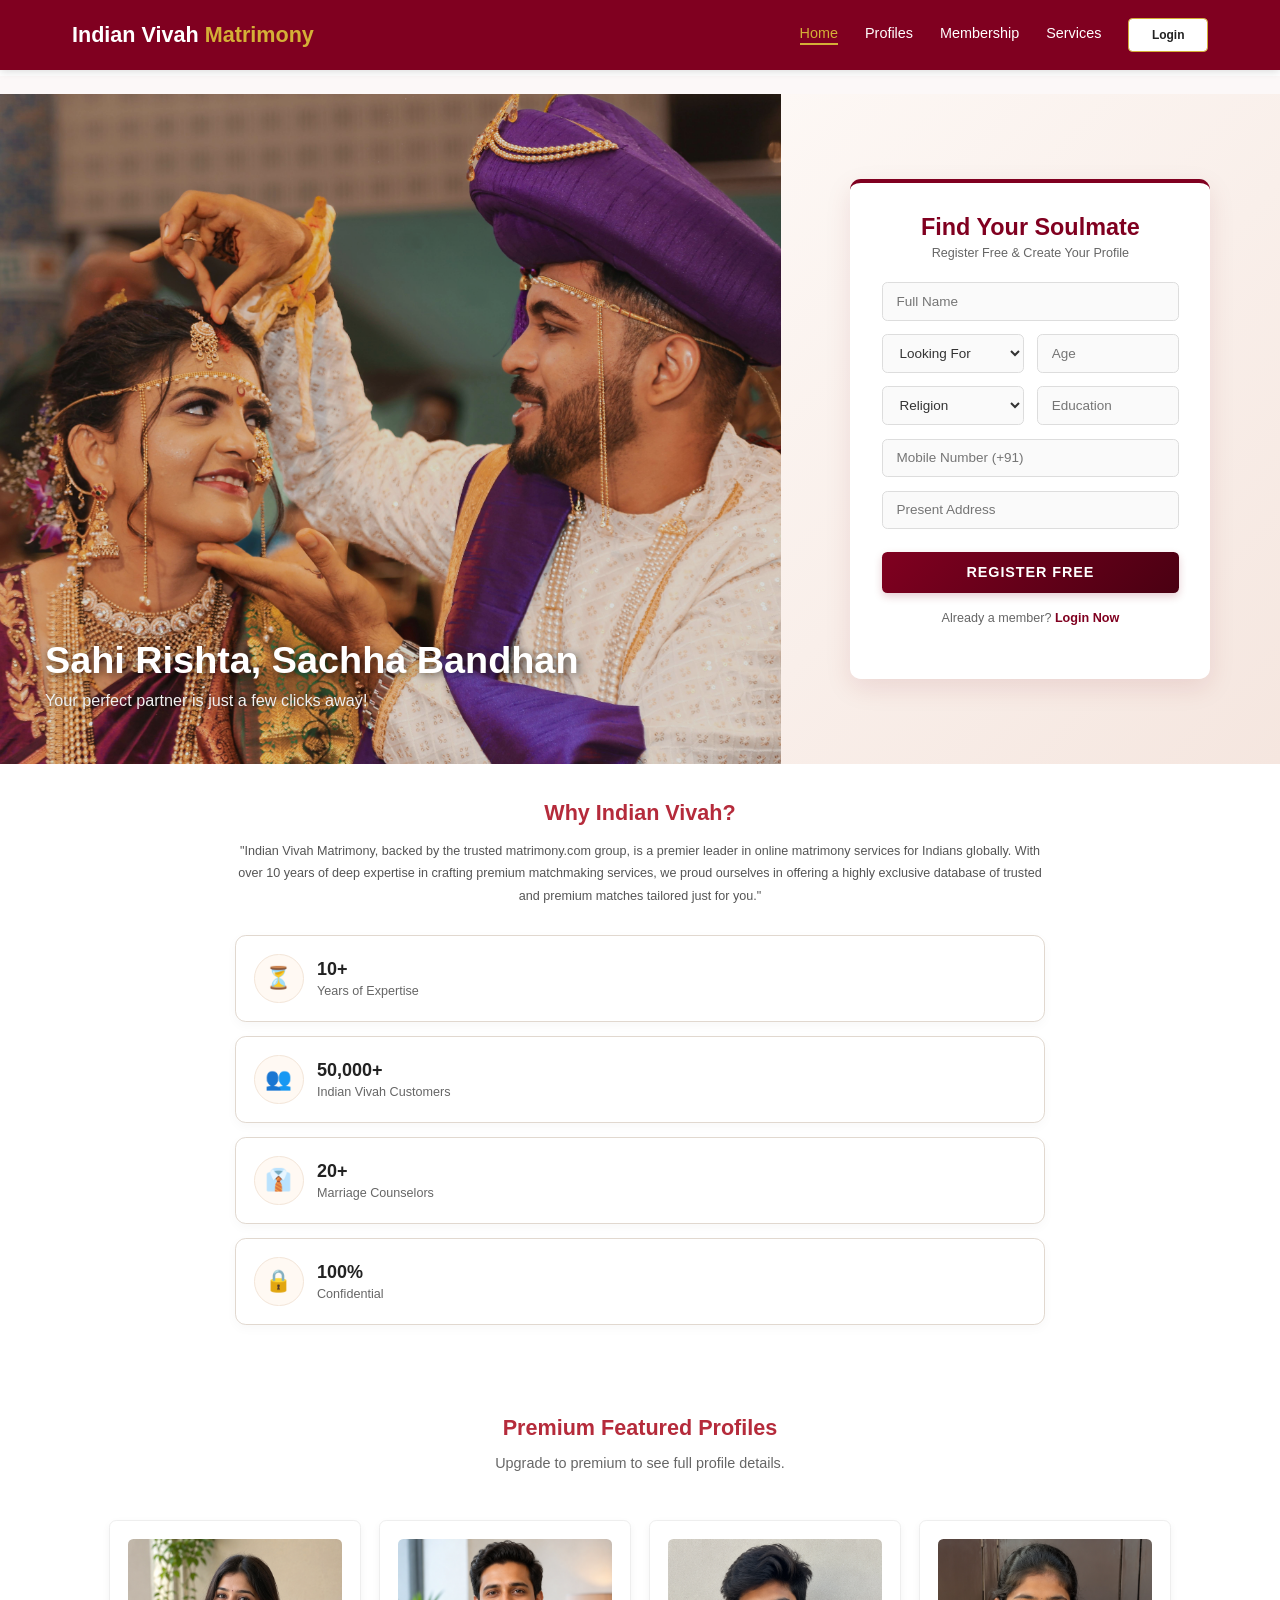
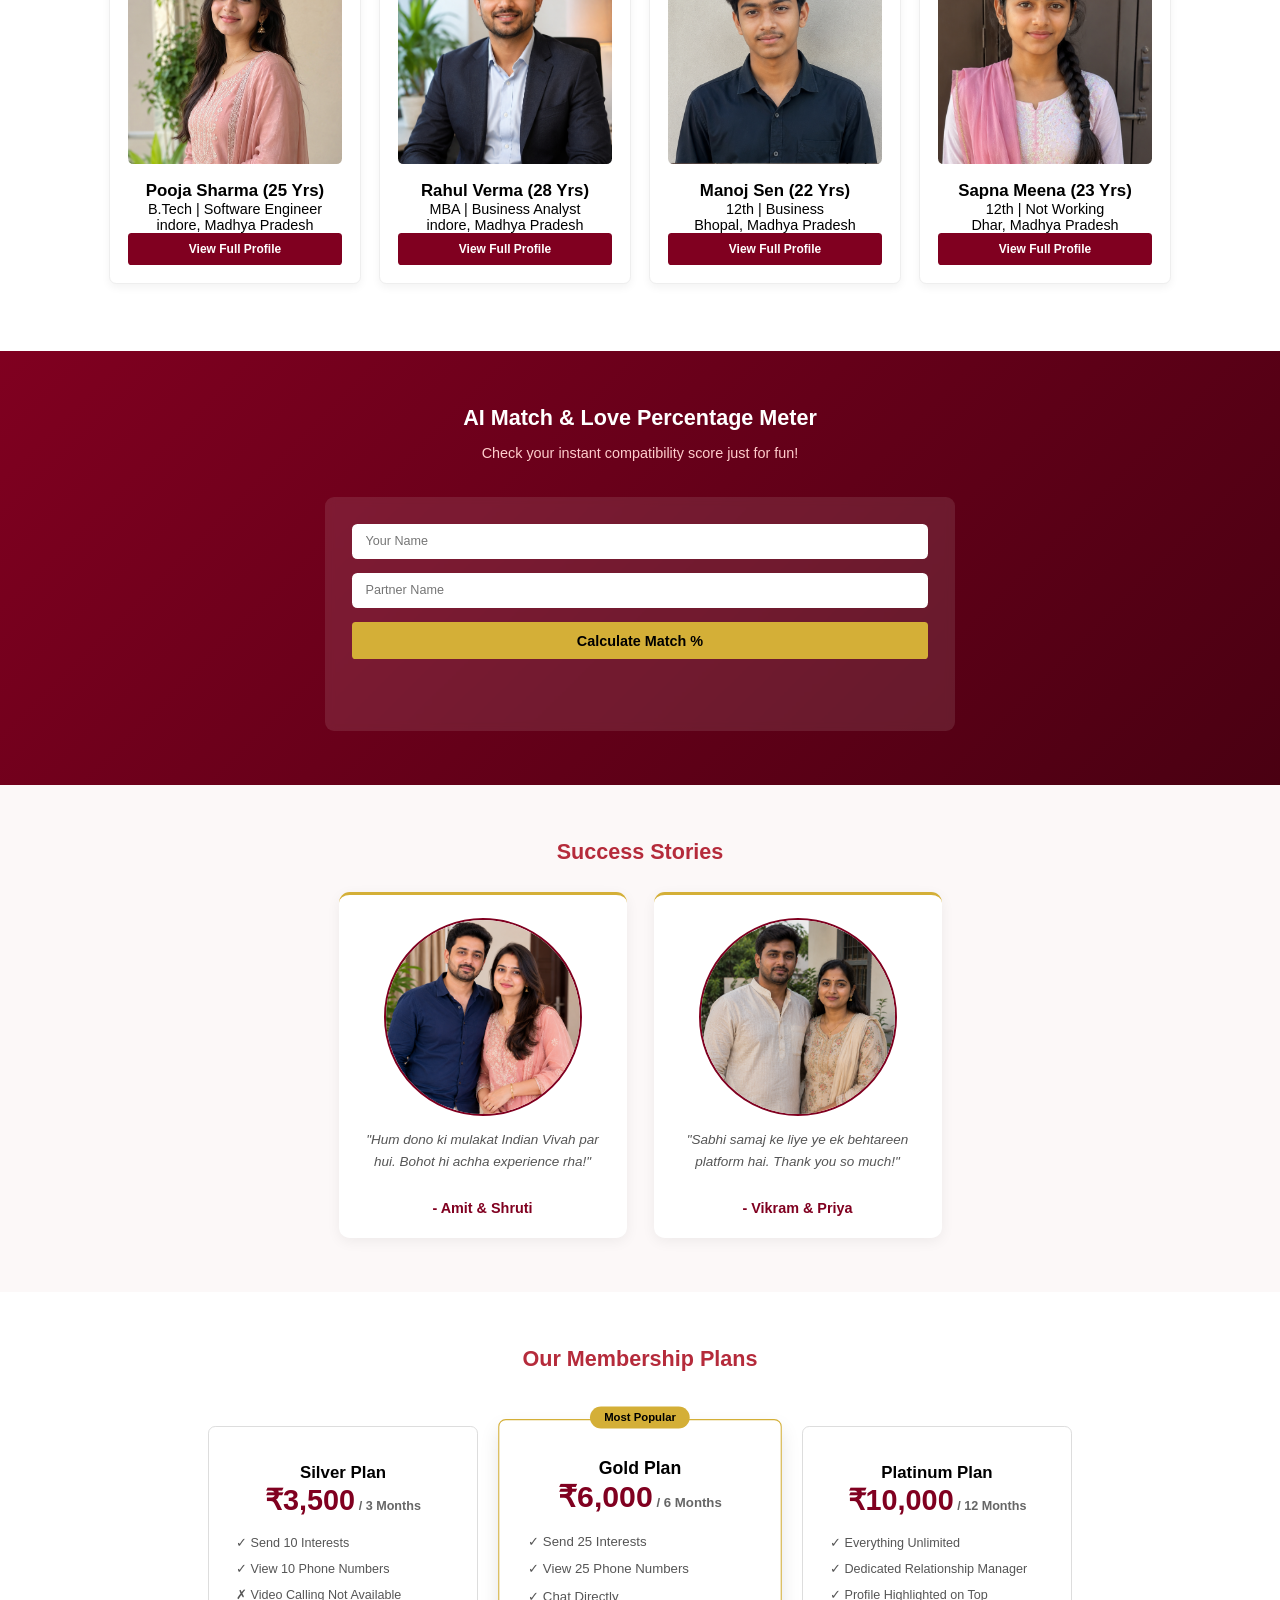
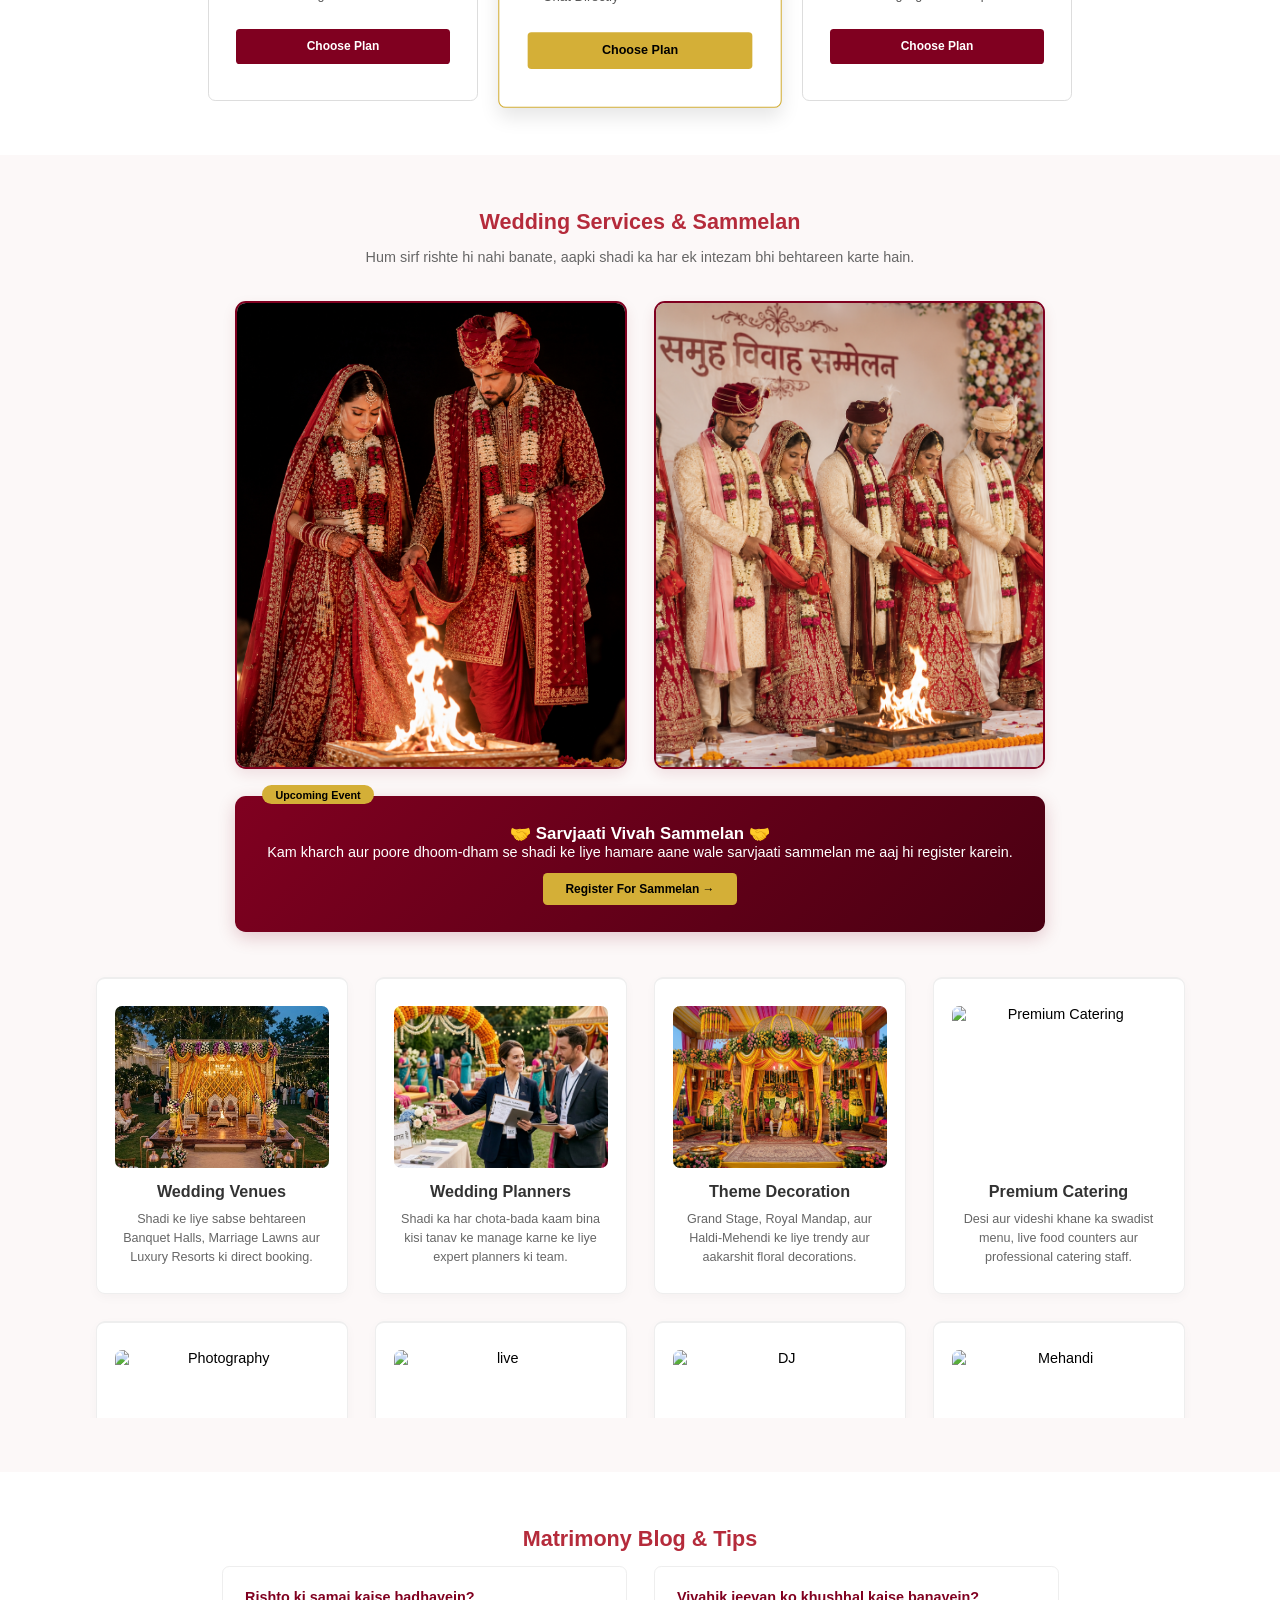
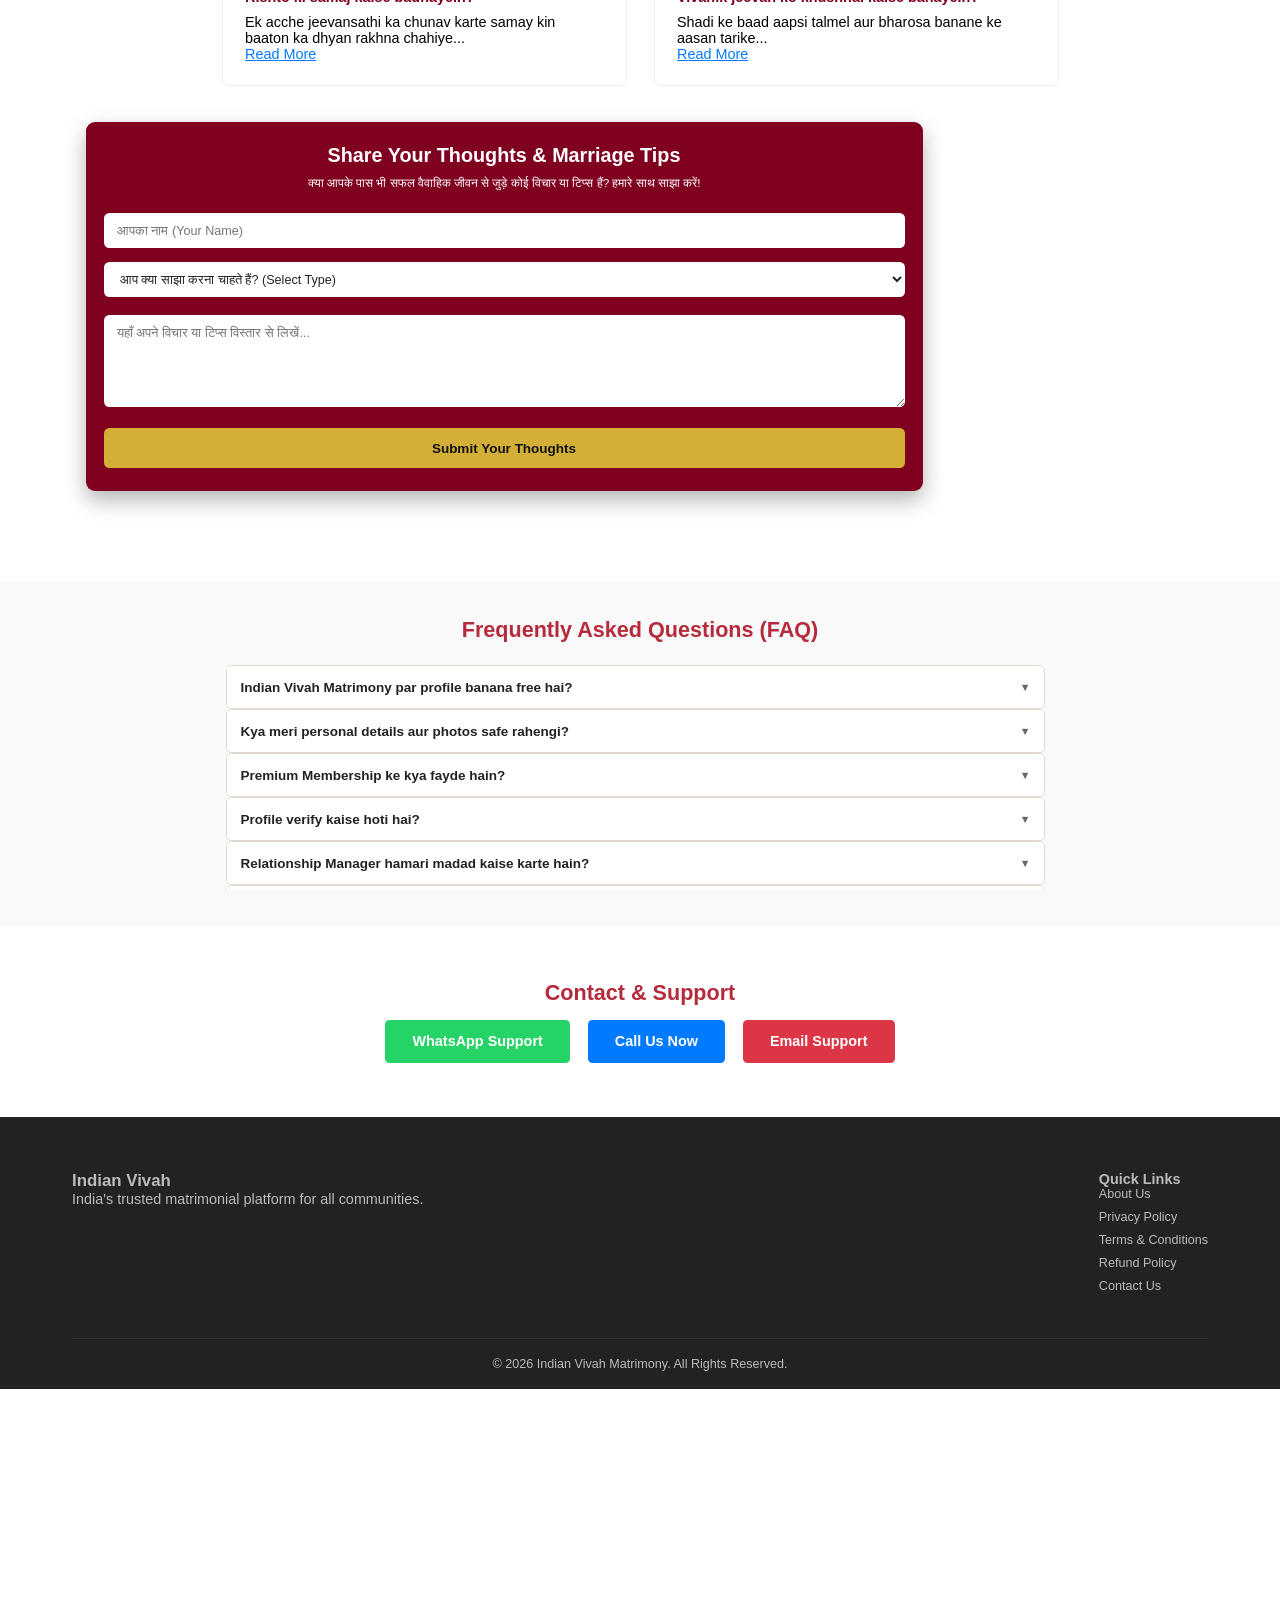
==== commit e12de9be: "Update index.html" ====
--- a/index.html
+++ b/index.html
@@ -1,6 +1,7 @@
 <!DOCTYPE html>
 <html lang="en">
 <head>
+    <meta name="google-site-verification" content="qf1HqRXvhC3zSw7rYQ12fB65chs8_hUIZ7cbJJb_7z8" />
     <meta charset="UTF-8">
     <meta name="viewport" content="width=device-width, initial-scale=1.0">
     
